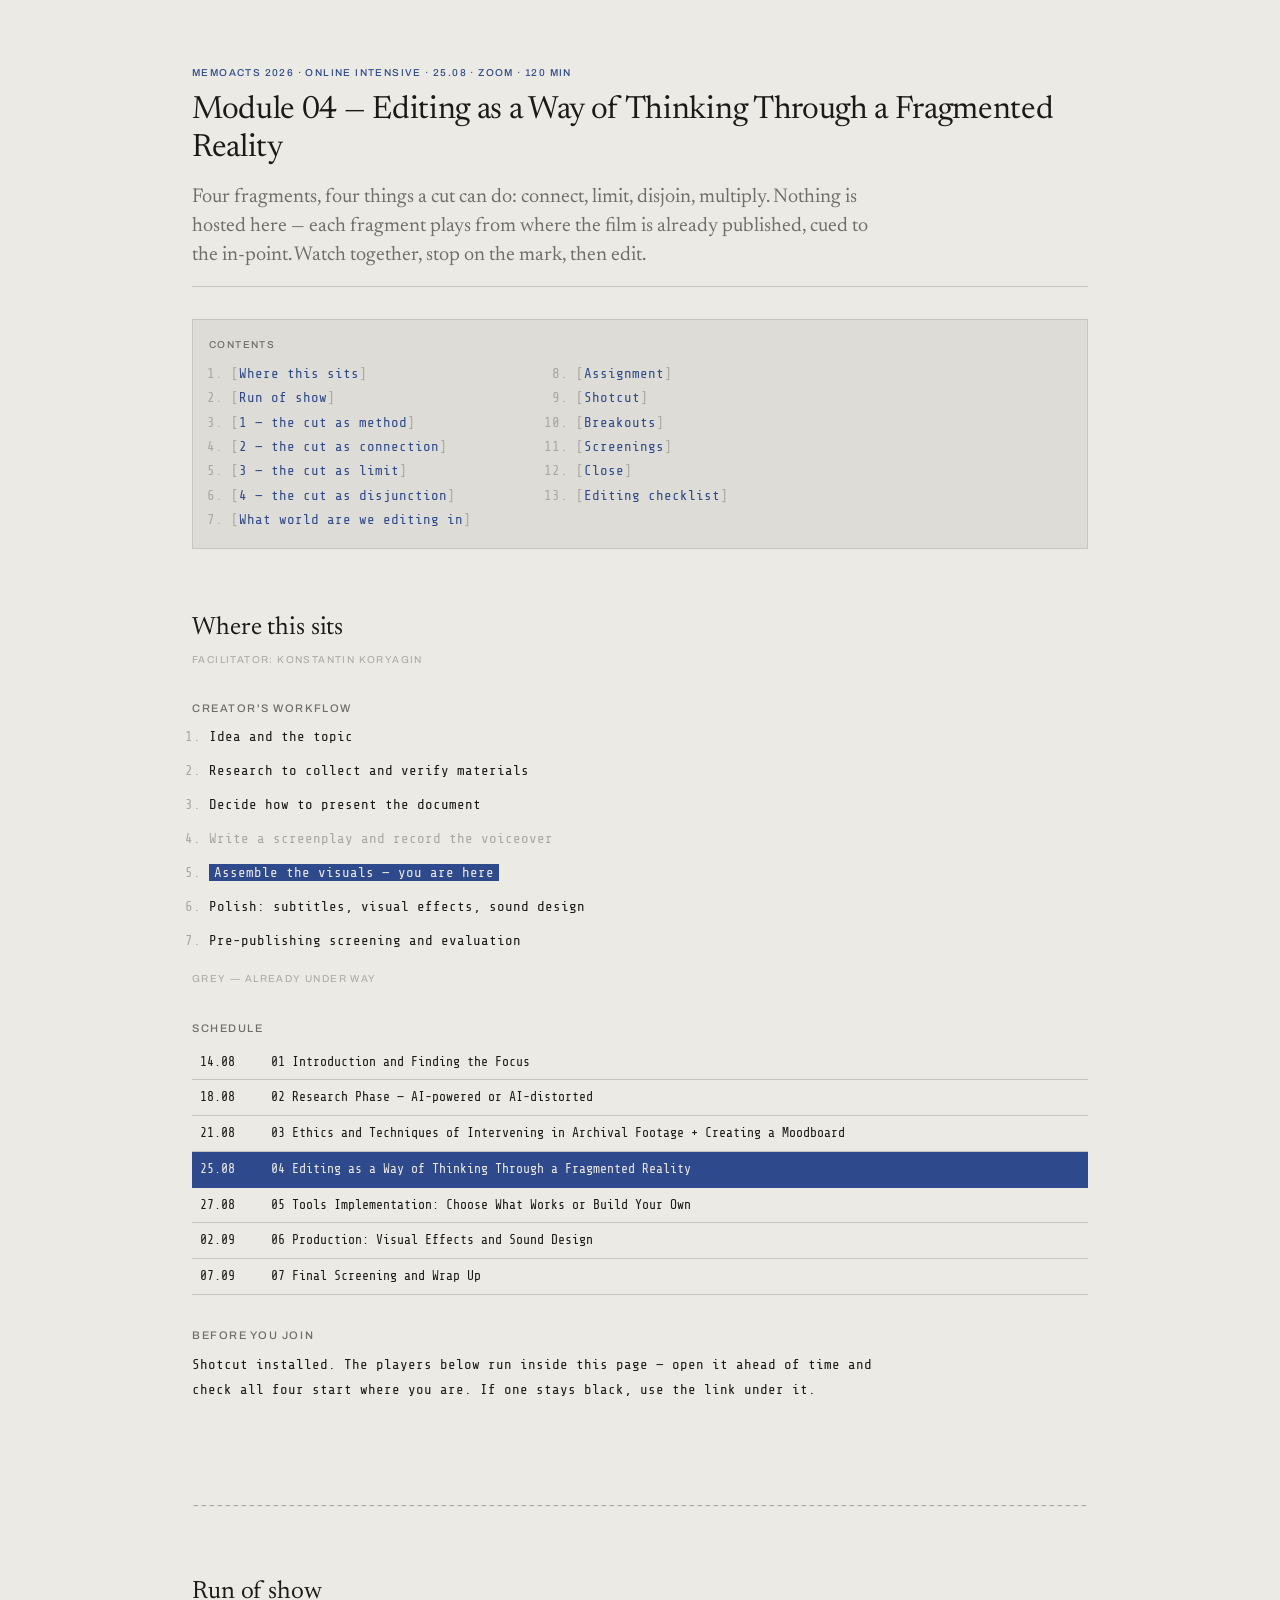
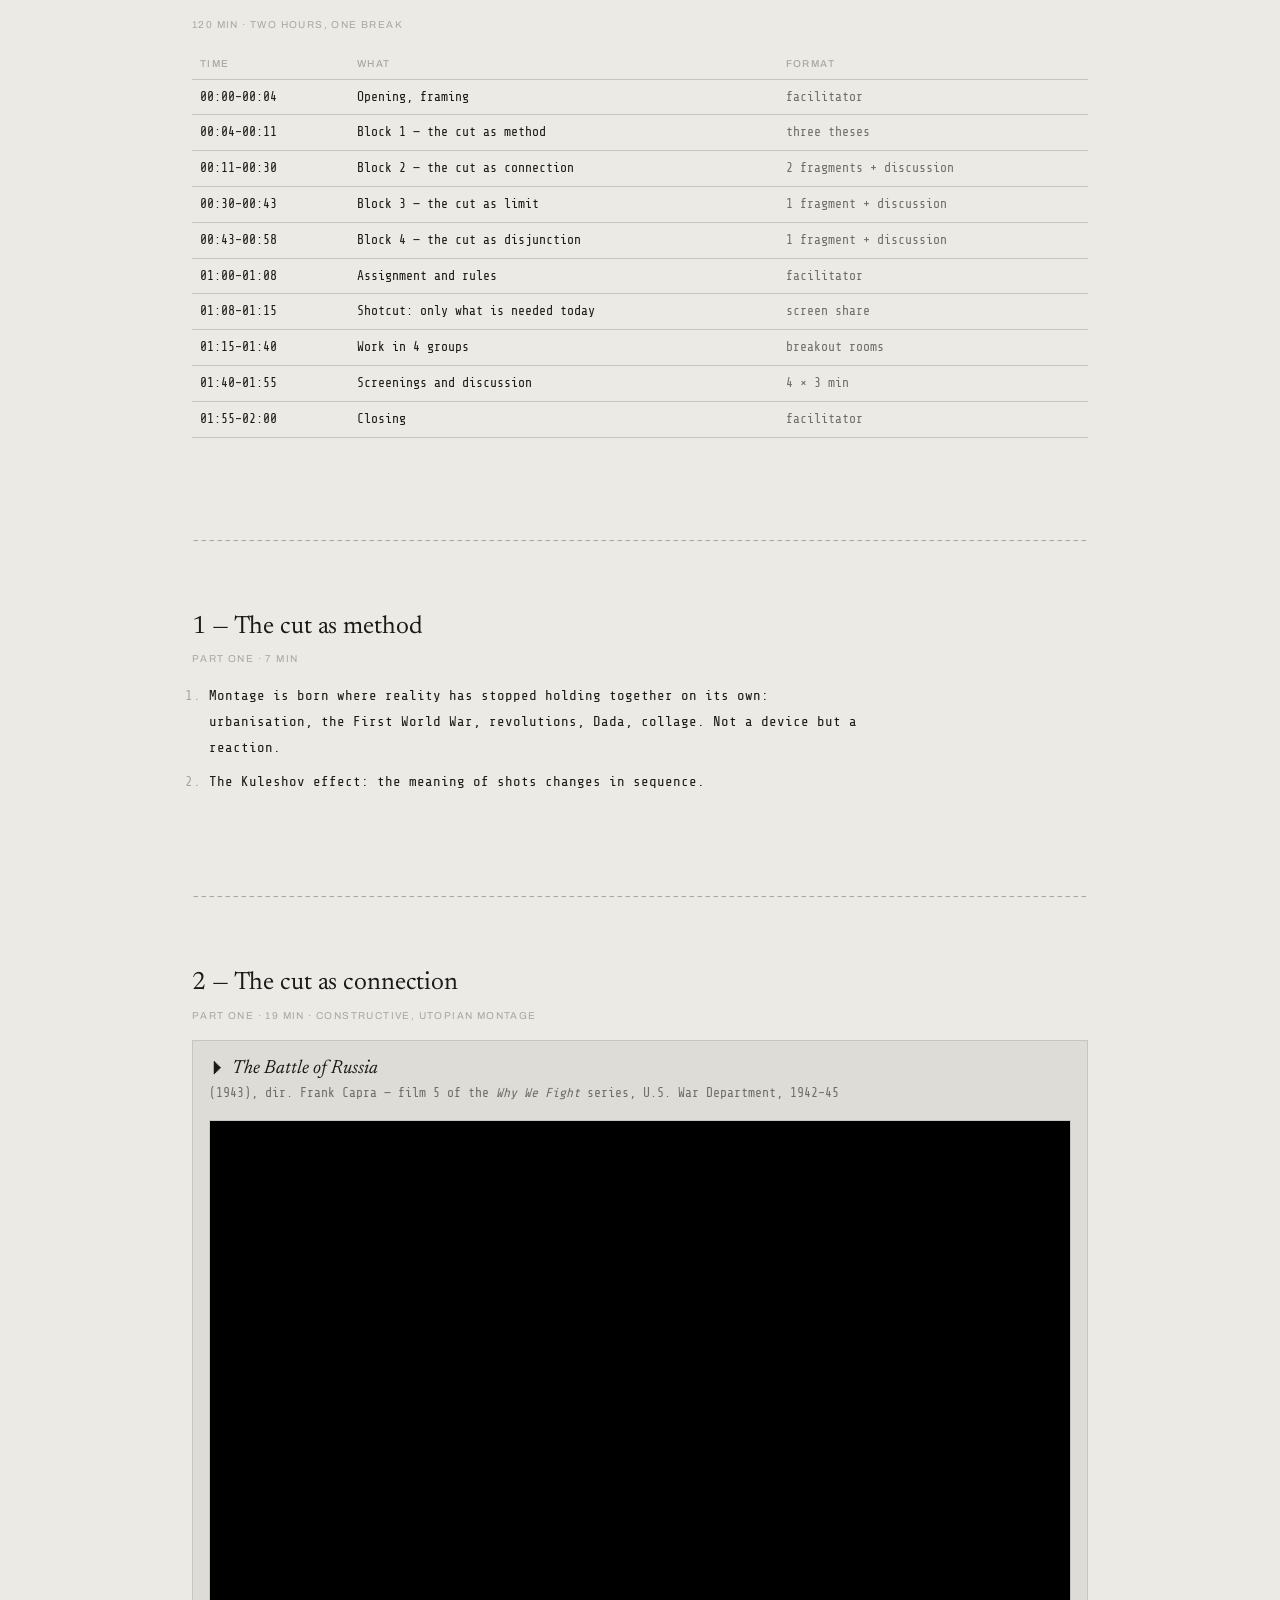
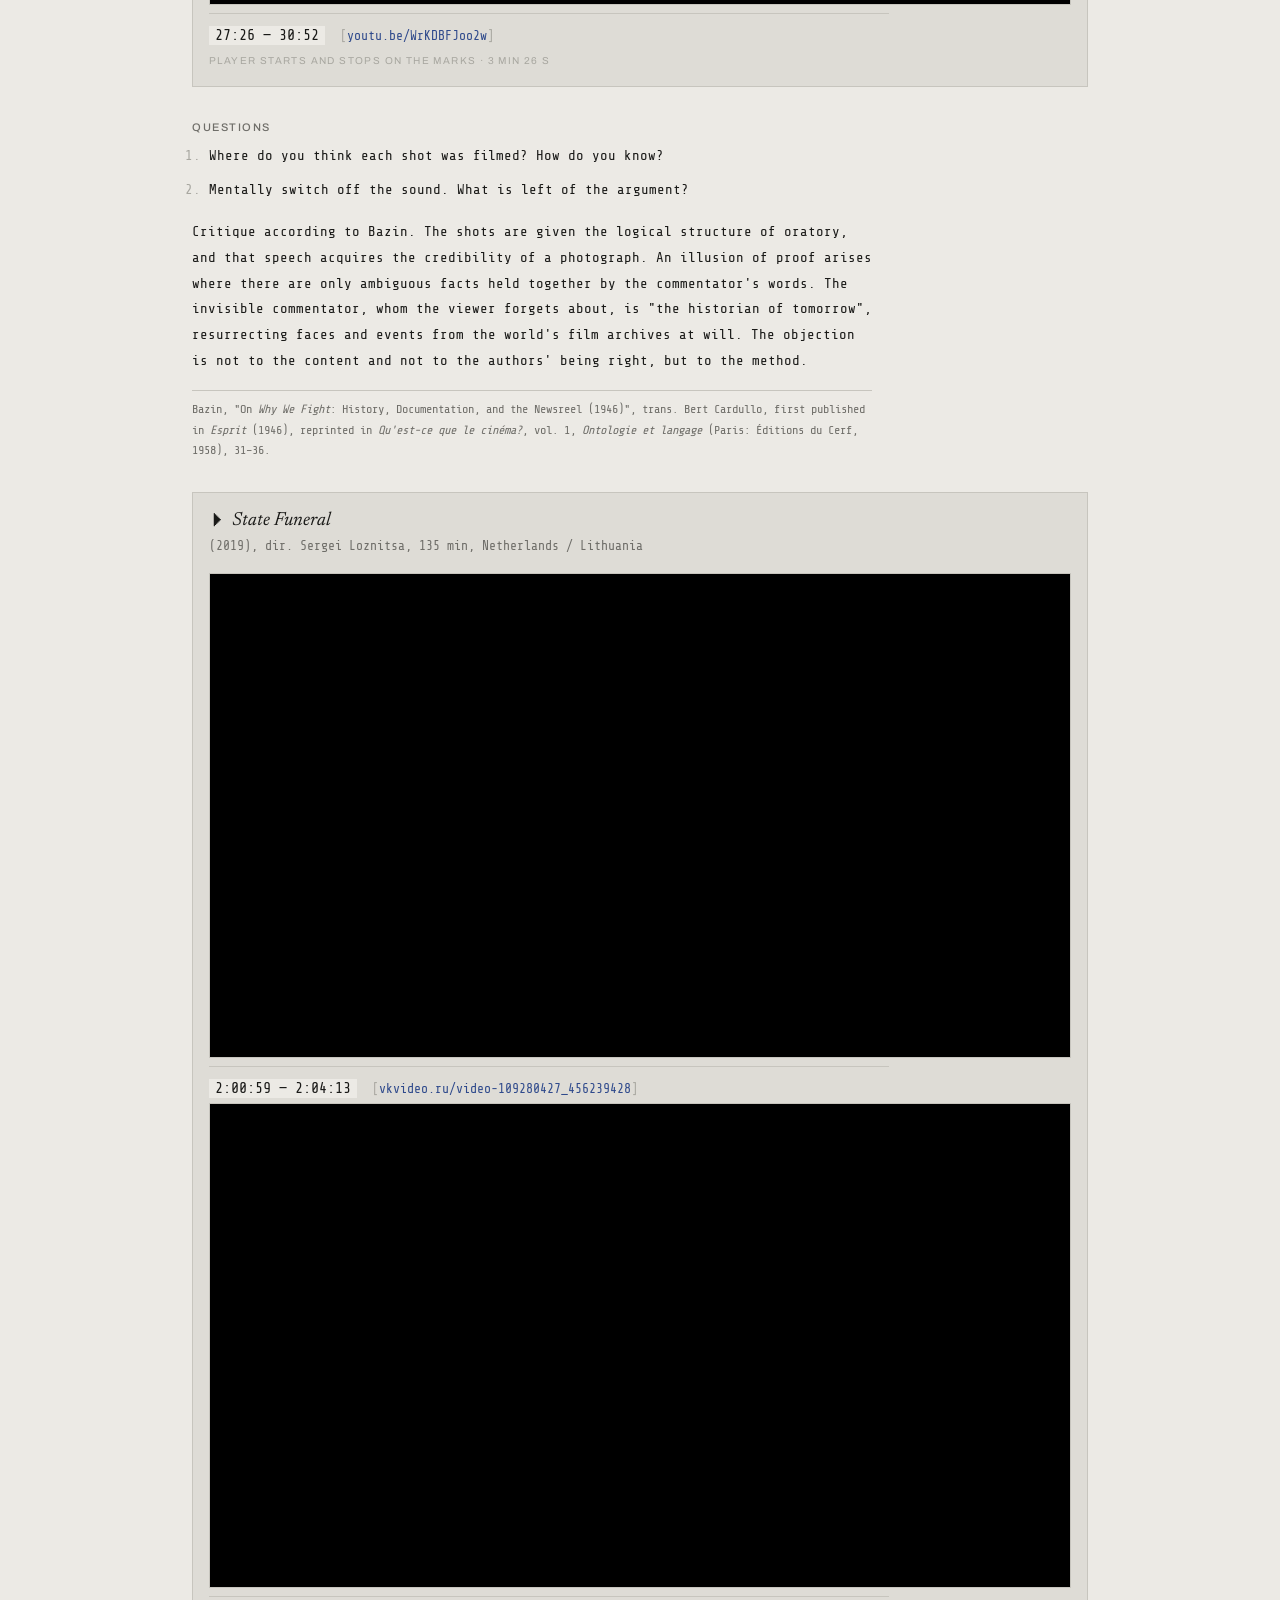
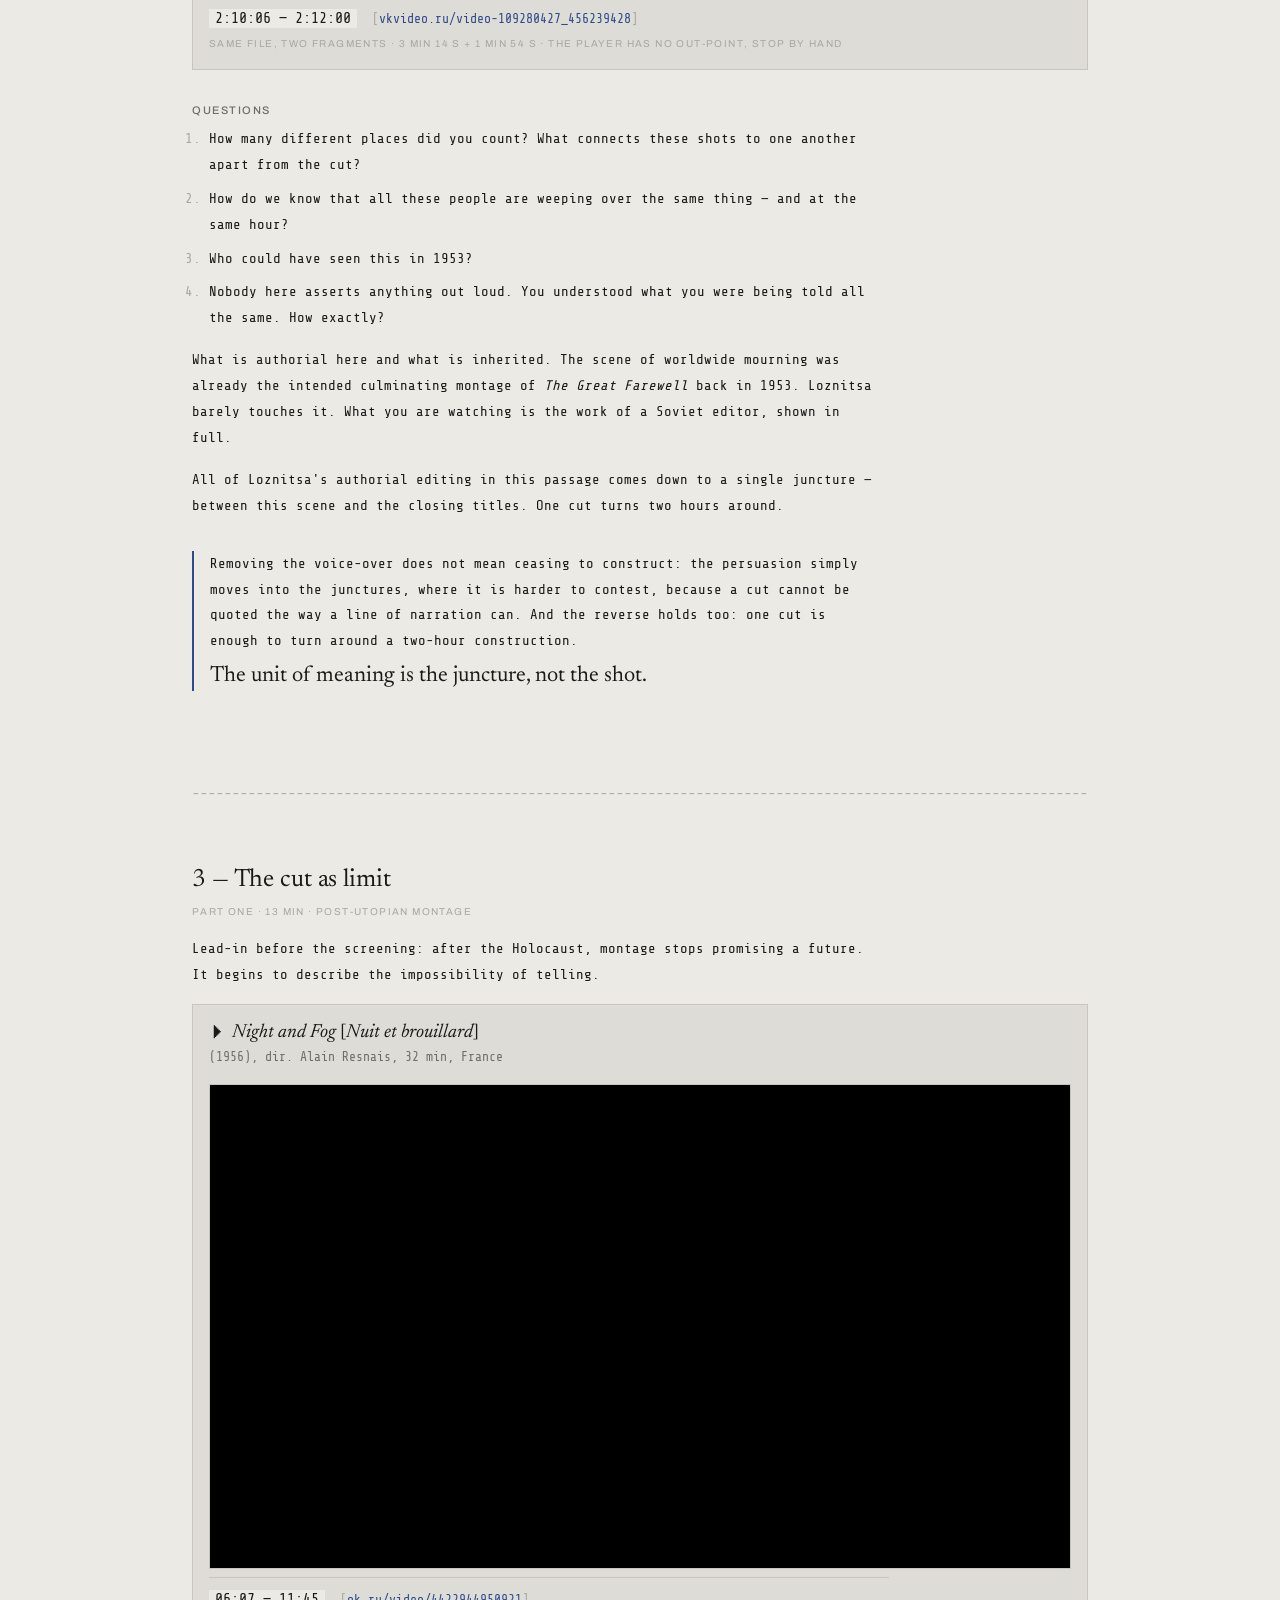
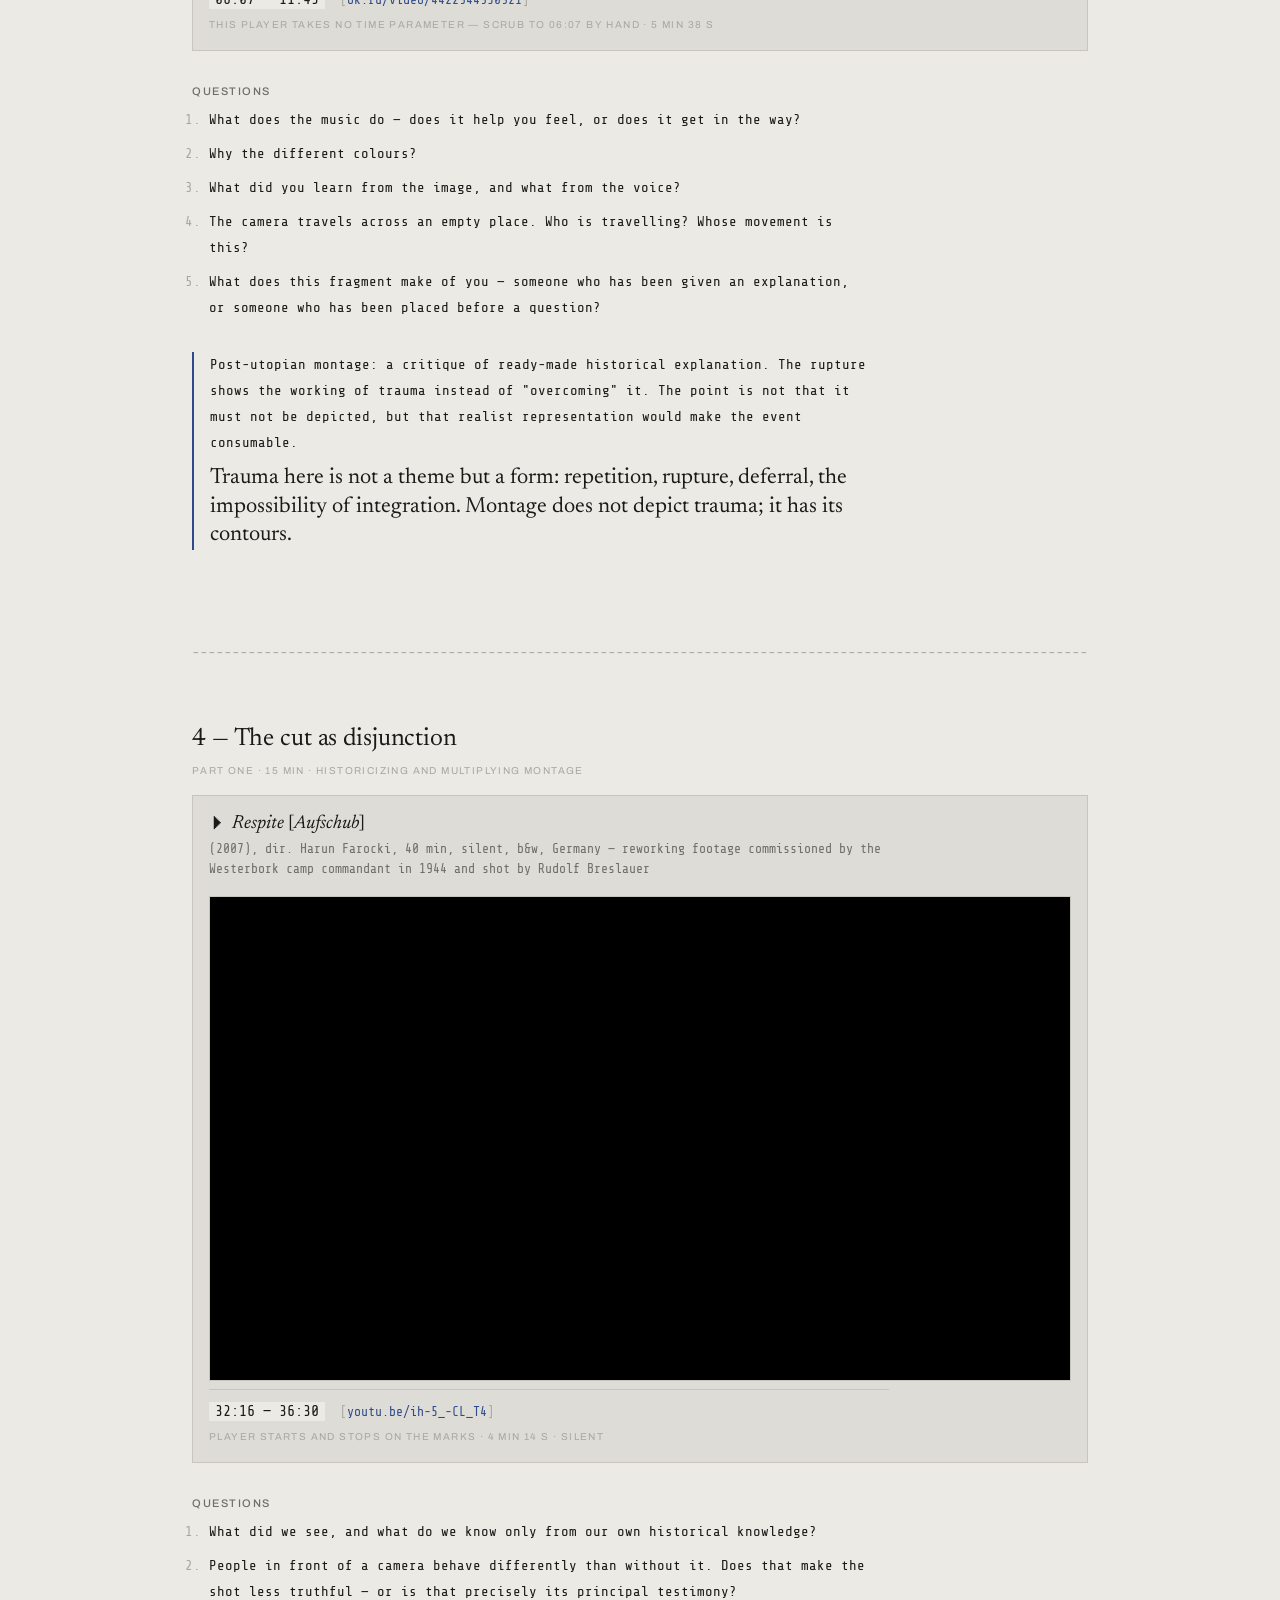
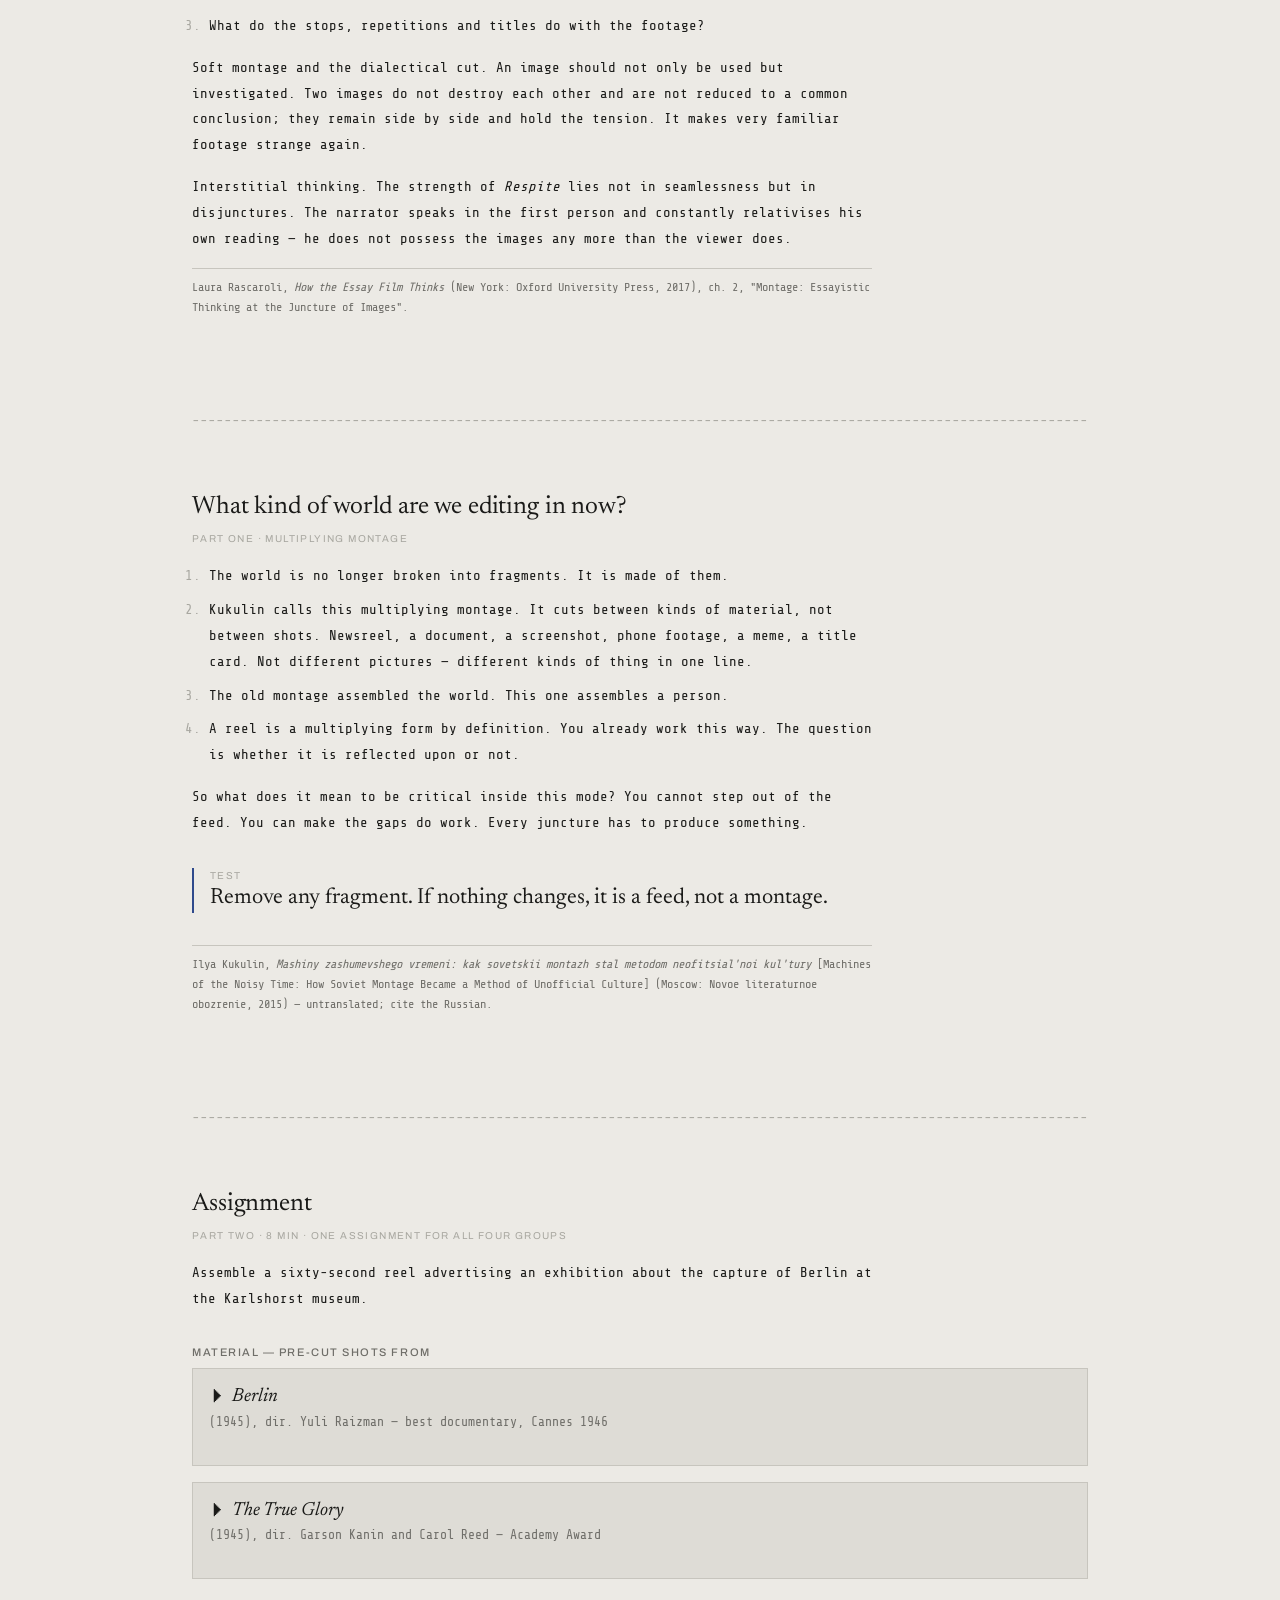
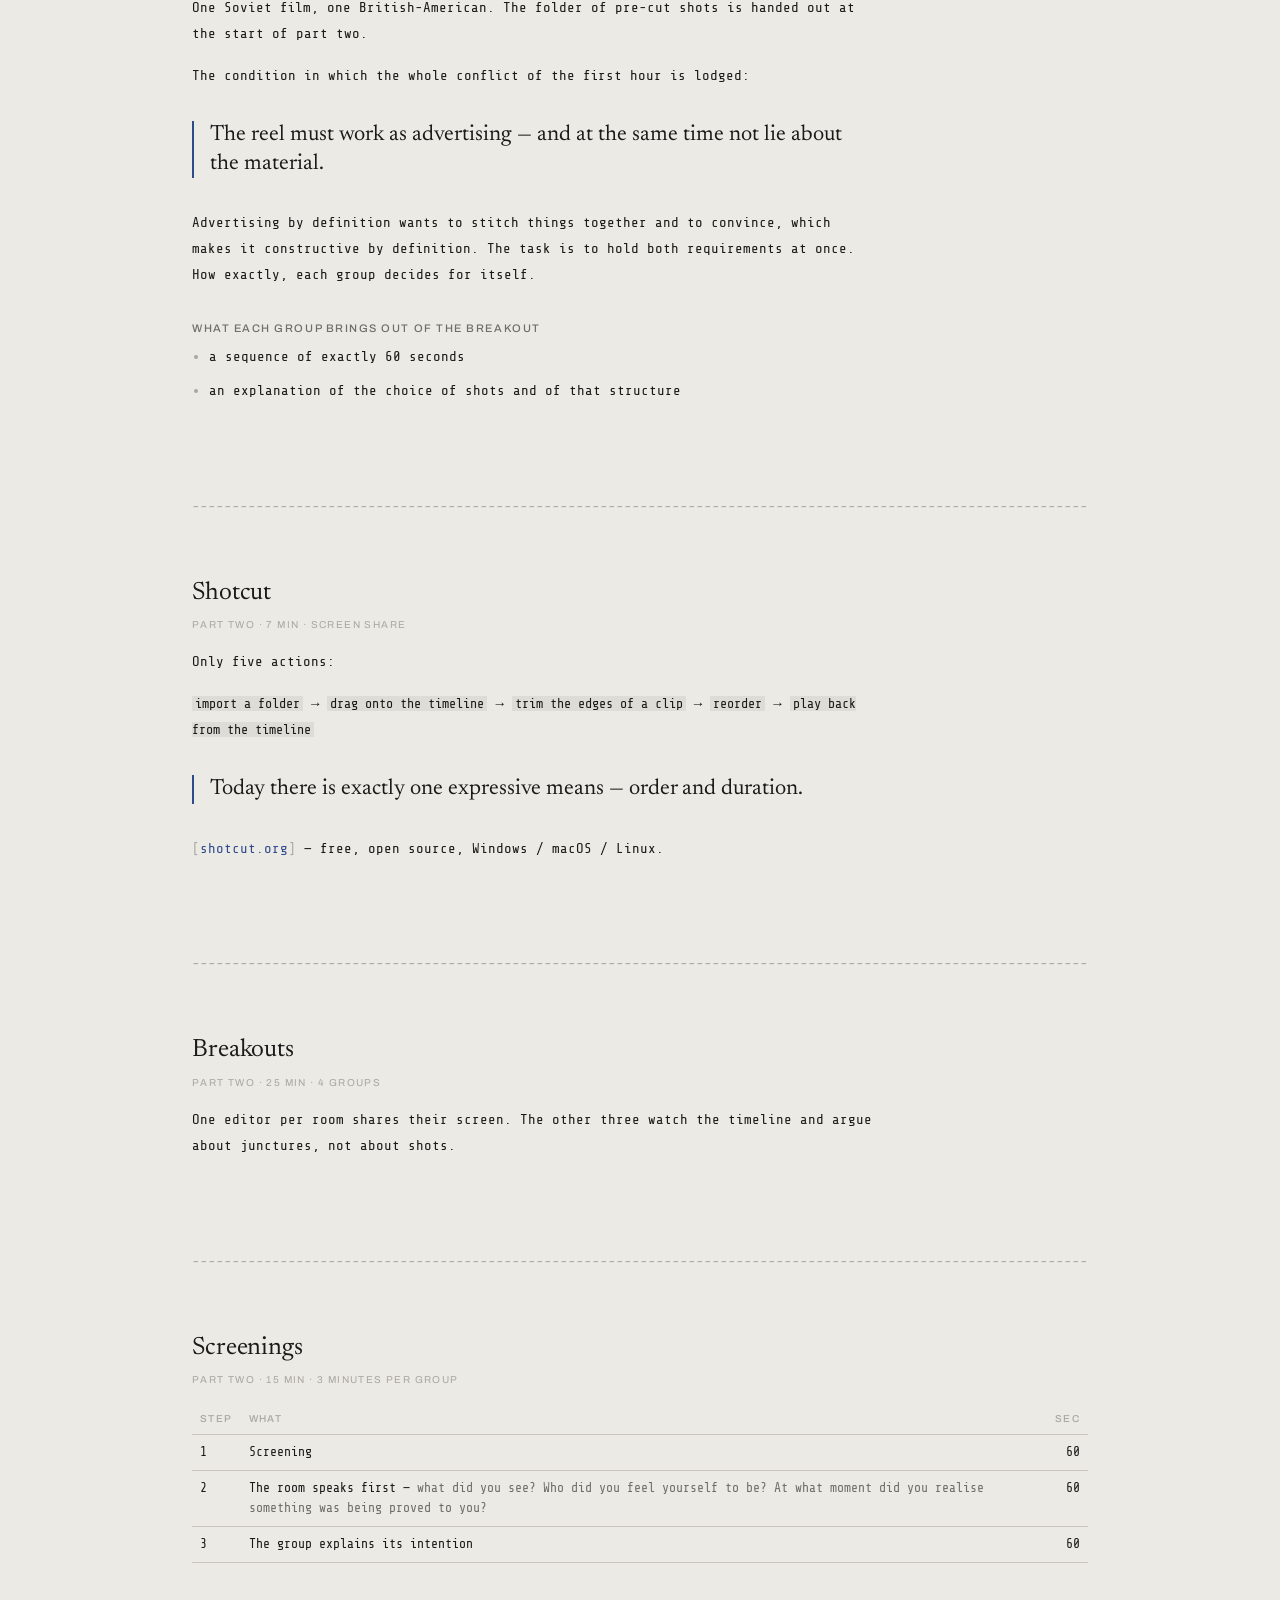
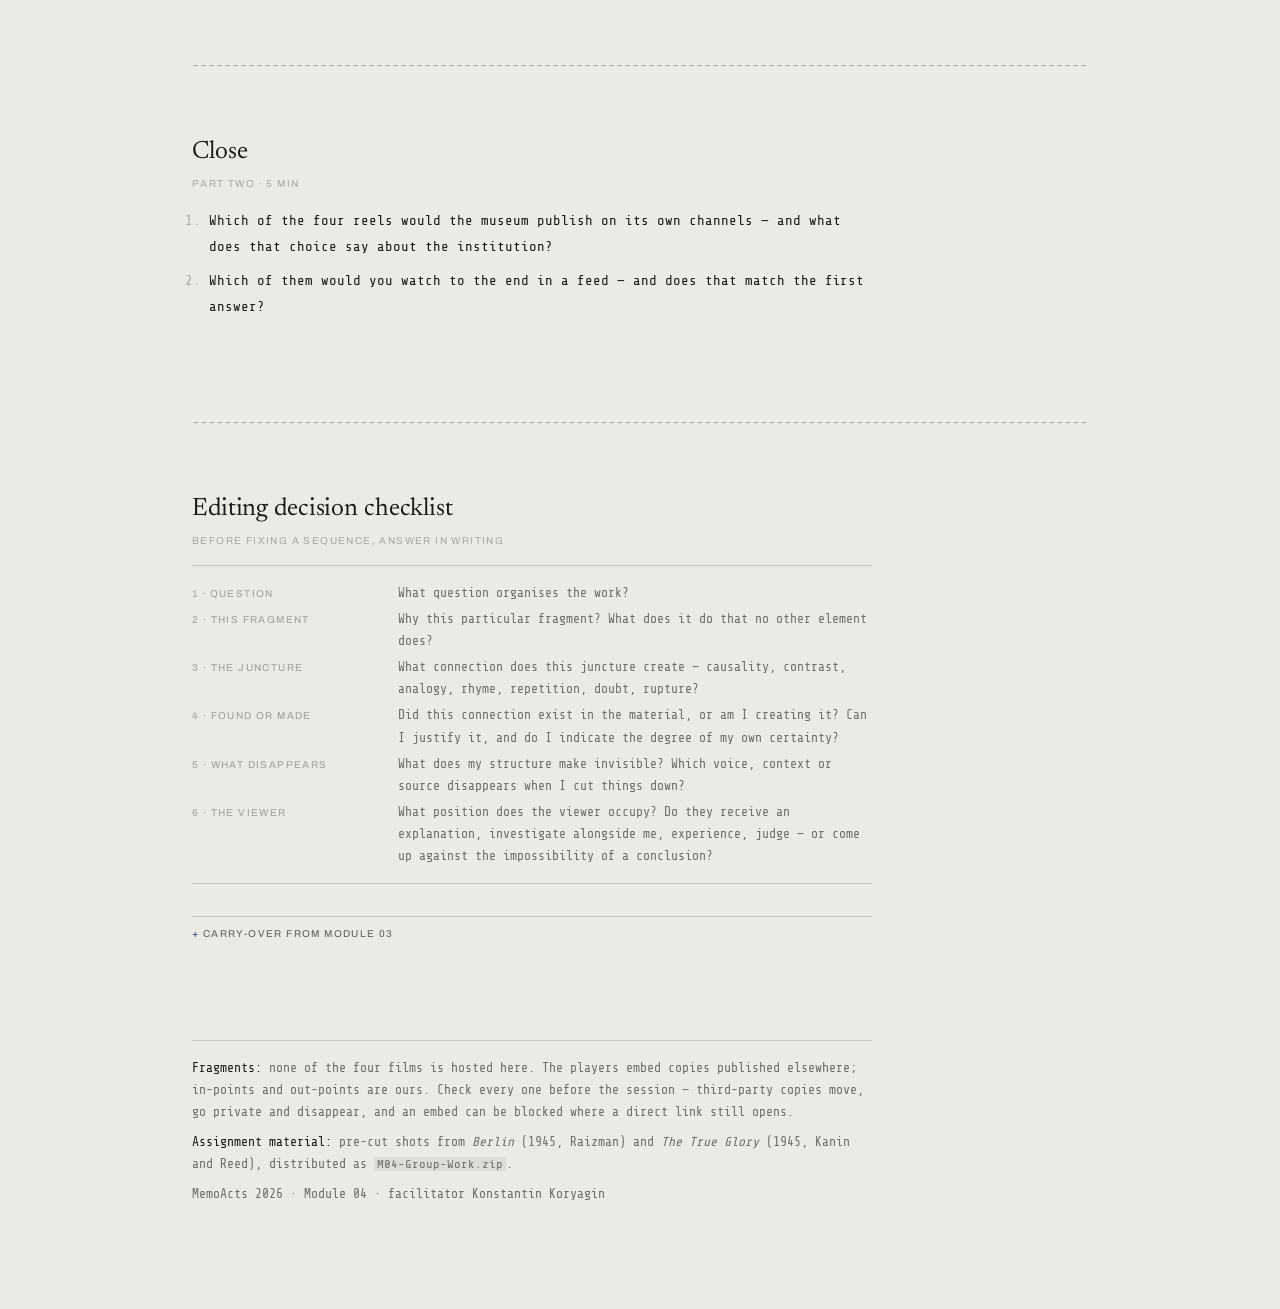
==== memoacts/04/index.html @ f4f9f368 "fix: ship memoacts/04, its ignore rule and the slide-frame asset" ====
<!--
  Module 04 — the whole module as one page.

  Same construction as module 03: one HTML file, one fonts/ directory, no
  server. The difference is the material. Module 03 carried its own media/
  folder because every clip was produced for it. Module 04 shows four films
  that exist in the world already, so nothing is hosted here — each fragment
  is an embedded player pointed at somebody else's copy, cued to the in-point,
  with the plain link underneath as the fallback. YouTube honours both marks;
  VK honours the in-point only; ok.ru honours neither.

  Type is the MemoActs archival register: Newsreader for titles, Archivo for
  the apparatus, Share Tech Mono for the typed body. Newsreader and Archivo
  come from Google Fonts over the network; Share Tech Mono is hosted in
  fonts/, so the body text still sets correctly on a machine that is offline.

  Rights: none of the four films is ours. Embedding a copy someone else has
  published and screening it in a seminar are different acts from publishing
  it. The players are what they are — check all five before the session; an
  embed can be blocked where the direct link still opens.
-->
<!doctype html>
<html lang="en">
<head>
<meta charset="utf-8">
<meta name="viewport" content="width=device-width, initial-scale=1">
<title>Module 04 — Editing as a Way of Thinking</title>
<style>
@import url("https://fonts.googleapis.com/css2?family=Archivo:wght@400;500&family=Newsreader:opsz,wght@6..72,400;6..72,500&display=swap");

/* Share Tech Mono is hosted in fonts/ rather than imported: the body text is
   the one register that must survive a screening with no network. */
@font-face {
  font-family: "Share Tech Mono";
  src: url("fonts/ShareTechMono-Regular.ttf") format("truetype");
  font-weight: 400;
  font-style: normal;
  font-display: swap;
}

:root {
  --scan-100: #eceae5;
  --scan-200: #dedcd6;
  --scan-300: #c7c5be;
  --scan-400: #a8a7a0;
  --scan-500: #6f6e69;

  --ink: #1a1a18;
  --annot: #2f4a8c;

  --space-xs: 8px;
  --space-sm: 16px;
  --space-md: 32px;
  --space-lg: 64px;
  --space-xl: 96px;

  --measure: 680px;
  --page: 960px;

  --typed: "Share Tech Mono", ui-monospace, "SFMono-Regular", Menlo,
           Consolas, monospace;
  --serif: "Newsreader", Georgia, "Times New Roman", serif;
  --apparatus: "Archivo", "Helvetica Neue", Arial, sans-serif;
  --divider-face: "Cascadia Mono", var(--typed);
}

* { box-sizing: border-box; }
html { -webkit-text-size-adjust: 100%; }

body {
  margin: 0;
  background: var(--scan-100);
  color: var(--ink);
  font-family: var(--typed);
  font-size: 14px;
  line-height: 1.85;
}

main {
  max-width: var(--page);
  margin: 0 auto;
  padding: var(--space-lg) var(--space-md) var(--space-xl);
}

.measure { max-width: var(--measure); }

/* --------------------------------------------------------------- masthead */

header.masthead {
  border-bottom: 1px solid var(--scan-300);
  padding-bottom: var(--space-sm);
  margin-bottom: var(--space-md);
}

.kicker {
  font-family: var(--apparatus);
  font-size: 10px;
  font-weight: 500;
  letter-spacing: 0.14em;
  text-transform: uppercase;
  color: var(--annot);
  margin: 0 0 var(--space-xs);
}

h1 {
  font-family: var(--serif);
  font-weight: 400;
  font-size: 32px;
  line-height: 1.2;
  letter-spacing: -0.01em;
  margin: 0 0 var(--space-sm);
}

@media (max-width: 560px) { h1 { font-size: 26px; } }

.standfirst {
  font-family: var(--serif);
  font-weight: 400;
  font-size: 20px;
  line-height: 1.45;
  color: var(--scan-500);
  margin: 0;
  max-width: var(--measure);
}

/* ---------------------------------------------------------------- runlist */

nav.runlist {
  border: 1px solid var(--scan-300);
  background: var(--scan-200);
  padding: var(--space-sm);
  margin-bottom: var(--space-lg);
}

nav.runlist p {
  font-family: var(--apparatus);
  font-size: 10px;
  font-weight: 500;
  letter-spacing: 0.14em;
  text-transform: uppercase;
  color: var(--scan-500);
  margin: 0 0 var(--space-xs);
}

nav.runlist ol {
  margin: 0;
  padding-left: 1.6em;
  columns: 2;
  column-gap: var(--space-md);
  line-height: 1.6;
}

@media (max-width: 640px) { nav.runlist ol { columns: 1; } }
nav.runlist li { margin-bottom: 2px; break-inside: avoid; }
nav.runlist ol::marker, nav.runlist li::marker { color: var(--scan-400); }

/* ------------------------------------------------------------------ links */

a { color: var(--annot); text-decoration: none; }
a::before { content: "["; color: var(--scan-400); }
a::after  { content: "]"; color: var(--scan-400); }
a:hover, a:focus { background: var(--annot); color: var(--scan-100); outline: none; }
a:hover::before, a:hover::after,
a:focus::before, a:focus::after { color: var(--scan-100); }

/* --------------------------------------------------------------- sections */

section { margin-bottom: var(--space-xl); scroll-margin-top: var(--space-sm); }

h2 {
  font-family: var(--serif);
  font-weight: 400;
  font-size: 25px;
  line-height: 1.25;
  letter-spacing: -0.005em;
  color: var(--ink);
  margin: 0 0 var(--space-xs);
}

@media (max-width: 560px) { h2 { font-size: 21px; } }

h2 em { font-style: italic; }

h3 {
  font-family: var(--apparatus);
  font-size: 11px;
  font-weight: 500;
  letter-spacing: 0.14em;
  text-transform: uppercase;
  color: var(--scan-500);
  line-height: 1.5;
  margin: var(--space-md) 0 var(--space-xs);
}

.meta {
  font-family: var(--apparatus);
  font-size: 10px;
  font-weight: 400;
  letter-spacing: 0.14em;
  text-transform: uppercase;
  color: var(--scan-400);
  line-height: 1.6;
  margin: 0 0 var(--space-sm);
}

p, ul, ol { max-width: var(--measure); }
p { margin: 0 0 var(--space-sm); }
ul, ol { padding-left: 1.2em; margin: 0 0 var(--space-sm); }
li { margin-bottom: var(--space-xs); }
li::marker { color: var(--scan-400); }
strong { font-weight: 400; color: var(--ink); }

/* You-are-here. Same block as a hovered link, so "current" and "clickable"
   read as one gesture: the blue is the page pointing at itself. */
.here {
  background: var(--annot);
  color: var(--scan-100);
  padding: 1px 5px;
}

tr.here td {
  background: var(--annot);
  color: var(--scan-100);
  border-bottom-color: var(--annot);
}

/* A stage already under way. Grey, not blue: started is not the same as
   "we are doing it in this room today". */
li.started { color: var(--scan-400); }

.legend {
  font-family: var(--apparatus);
  font-size: 10px;
  letter-spacing: 0.14em;
  text-transform: uppercase;
  color: var(--scan-400);
  margin: 0 0 var(--space-sm);
}

/* --------------------------------------------------------------- fragment */

/* Module 03 hosted its clips because it made them. These four films are other
   people's: the box holds a player, an in-point and an out-point, not a copy.
   Page-width like module 03's media frames, so the picture is watchable. */
.frag {
  background: var(--scan-200);
  border: 1px solid var(--scan-300);
  padding: var(--space-sm);
  margin: 0 0 var(--space-sm);
  transition: border-color 0.2s;
}

.frag:hover { border-color: var(--scan-400); }

/* The player itself. Nothing is hosted here — the iframe is a window onto
   somebody else's copy, cued to the in-point. If it stays black, the link
   under it is the fallback. */
.embed {
  position: relative;
  width: 100%;
  aspect-ratio: 16 / 9;
  background: #000;
  border: 1px solid var(--scan-300);
  margin: 0 0 var(--space-xs);
}

.embed iframe {
  position: absolute;
  inset: 0;
  width: 100%;
  height: 100%;
  border: 0;
}

.frag .title {
  font-family: var(--serif);
  font-size: 19px;
  line-height: 1.3;
  margin: 0 0 2px;
}

.frag .title em { font-style: italic; }

.frag .imprint {
  color: var(--scan-500);
  font-size: 13px;
  line-height: 1.6;
  margin: 0 0 var(--space-sm);
}

.frag .cue {
  border-top: 1px solid var(--scan-300);
  padding-top: var(--space-xs);
  margin: 0;
  font-size: 13px;
  line-height: 1.9;
}

.frag .cue .tc {
  font-size: 15px;
  color: var(--ink);
  background: var(--scan-100);
  padding: 1px 6px;
  margin-right: var(--space-xs);
  white-space: nowrap;
}

.frag .cue .note {
  font-family: var(--apparatus);
  font-size: 10px;
  letter-spacing: 0.14em;
  text-transform: uppercase;
  color: var(--scan-400);
  display: block;
}

/* ------------------------------------------------------------------- spec */

dl.spec {
  border-top: 1px solid var(--scan-300);
  border-bottom: 1px solid var(--scan-300);
  margin: 0 0 var(--space-md);
  padding: var(--space-sm) 0;
  font-size: 13px;
  line-height: 1.7;
  display: grid;
  grid-template-columns: 190px 1fr;
  gap: 4px var(--space-sm);
  max-width: var(--measure);
}

@media (max-width: 560px) { dl.spec { grid-template-columns: 1fr; gap: 0 0; } }

dl.spec dt {
  font-family: var(--apparatus);
  font-size: 10px;
  font-weight: 500;
  letter-spacing: 0.14em;
  text-transform: uppercase;
  color: var(--scan-400);
  line-height: 1.6;
  padding-top: 4px;
}

dl.spec dd { margin: 0; color: var(--scan-500); }
dl.spec dd code { color: var(--ink); }

code {
  background: var(--scan-200);
  padding: 0 3px;
  font-family: var(--typed);
  font-size: 0.95em;
}

/* ------------------------------------------------------------------ table */

table {
  border-collapse: collapse;
  width: 100%;
  font-size: 13px;
  line-height: 1.6;
  margin: 0 0 var(--space-md);
}

th, td {
  text-align: left;
  padding: 7px var(--space-xs);
  border-bottom: 1px solid var(--scan-300);
  vertical-align: top;
}

thead th {
  font-family: var(--apparatus);
  font-size: 10px;
  font-weight: 500;
  letter-spacing: 0.14em;
  text-transform: uppercase;
  color: var(--scan-400);
  border-bottom: 1px solid var(--scan-300);
}

td.num { text-align: right; font-variant-numeric: tabular-nums; }
td.dim, .dim { color: var(--scan-500); }
td.mark, .mark { color: var(--annot); }

/* -------------------------------------------------------------- discussion */

details {
  border-top: 1px solid var(--scan-300);
  padding-top: var(--space-xs);
  max-width: var(--measure);
}

summary {
  cursor: pointer;
  font-family: var(--apparatus);
  font-size: 10px;
  font-weight: 500;
  letter-spacing: 0.14em;
  text-transform: uppercase;
  color: var(--scan-500);
  list-style: none;
}

summary::-webkit-details-marker { display: none; }
summary::before { content: "+ "; color: var(--annot); }
details[open] summary::before { content: "\2212 "; }
summary:hover { color: var(--annot); }
details ol { padding-left: 1.4em; margin-top: var(--space-xs); }

/* ------------------------------------------------------------------ pull */

/* The one line each block is built to leave in the room. */
blockquote.pull {
  border-left: 2px solid var(--annot);
  margin: var(--space-md) 0;
  padding: 0 0 0 var(--space-sm);
  max-width: var(--measure);
}

blockquote.pull p { margin: 0 0 var(--space-xs); }
blockquote.pull p:last-child { margin-bottom: 0; }

blockquote.pull .claim {
  font-family: var(--serif);
  font-size: 22px;
  line-height: 1.3;
  color: var(--ink);
}

@media (max-width: 560px) { blockquote.pull .claim { font-size: 19px; } }

.source {
  font-size: 12px;
  line-height: 1.7;
  color: var(--scan-500);
  max-width: var(--measure);
  border-top: 1px solid var(--scan-300);
  padding-top: var(--space-xs);
  margin: var(--space-sm) 0 var(--space-md);
}

/* ---------------------------------------------------------------- divider */

/* An unrendered markdown rule: the dashes are literally set, not drawn. */
.divider {
  font-family: var(--divider-face);
  color: var(--scan-400);
  font-size: 14px;
  line-height: 1;
  margin: var(--space-lg) 0;
  overflow: hidden;
  white-space: nowrap;
  user-select: none;
}

.divider::before {
  content: "------------------------------------------------------------------------------------------------------------------------------------------------------------";
}

/* ----------------------------------------------------------------- footer */

footer {
  border-top: 1px solid var(--scan-300);
  padding-top: var(--space-sm);
  color: var(--scan-500);
  font-size: 13px;
  line-height: 1.7;
  max-width: var(--measure);
}

footer p { margin: 0 0 var(--space-xs); }
</style>
</head>
<body>
<main>

<header class="masthead">
  <p class="kicker">MemoActs 2026 · online intensive · 25.08 · Zoom · 120 min</p>
  <h1>Module 04 — Editing as a Way of Thinking Through a Fragmented Reality</h1>
  <p class="standfirst measure">
    Four fragments, four things a cut can do: connect, limit, disjoin, multiply.
    Nothing is hosted here — each fragment plays from where the film is already
    published, cued to the in-point. Watch together, stop on the mark, then
    edit.
  </p>
</header>

<nav class="runlist">
  <p>Contents</p>
  <ol>
    <li><a href="#where">Where this sits</a></li>
    <li><a href="#runsheet">Run of show</a></li>
    <li><a href="#B1">1 — the cut as method</a></li>
    <li><a href="#B2">2 — the cut as connection</a></li>
    <li><a href="#B3">3 — the cut as limit</a></li>
    <li><a href="#B4">4 — the cut as disjunction</a></li>
    <li><a href="#now">What world are we editing in</a></li>
    <li><a href="#assignment">Assignment</a></li>
    <li><a href="#shotcut">Shotcut</a></li>
    <li><a href="#breakouts">Breakouts</a></li>
    <li><a href="#screenings">Screenings</a></li>
    <li><a href="#close">Close</a></li>
    <li><a href="#checklist">Editing checklist</a></li>
  </ol>
</nav>

<!-- ----------------------------------------------------------- where -->

<section id="where">
  <h2>Where this sits</h2>
  <p class="meta">Facilitator: Konstantin Koryagin</p>

  <h3>Creator's workflow</h3>
  <ol>
    <li>Idea and the topic</li>
    <li>Research to collect and verify materials</li>
    <li>Decide how to present the document</li>
    <li class="started">Write a screenplay and record the voiceover</li>
    <li><strong class="here">Assemble the visuals — you are here</strong></li>
    <li>Polish: subtitles, visual effects, sound design</li>
    <li>Pre-publishing screening and evaluation</li>
  </ol>
  <p class="legend">Grey — already under way</p>

  <h3>Schedule</h3>
  <table>
    <tbody>
      <tr><td>14.08</td><td>01 Introduction and Finding the Focus</td></tr>
      <tr><td>18.08</td><td>02 Research Phase — AI-powered or AI-distorted</td></tr>
      <tr><td>21.08</td><td>03 Ethics and Techniques of Intervening in Archival Footage + Creating a Moodboard</td></tr>
      <tr class="here"><td>25.08</td><td>04 Editing as a Way of Thinking Through a Fragmented Reality</td></tr>
      <tr><td>27.08</td><td>05 Tools Implementation: Choose What Works or Build Your Own</td></tr>
      <tr><td>02.09</td><td>06 Production: Visual Effects and Sound Design</td></tr>
      <tr><td>07.09</td><td>07 Final Screening and Wrap Up</td></tr>
    </tbody>
  </table>

  <h3>Before you join</h3>
  <p>Shotcut installed. The players below run inside this page — open it ahead
    of time and check all four start where you are. If one stays black, use the
    link under it.</p>
</section>

<div class="divider" aria-hidden="true"></div>

<!-- -------------------------------------------------------- runsheet -->

<section id="runsheet">
  <h2>Run of show</h2>
  <p class="meta">120 min · two hours, one break</p>

  <table>
    <thead>
      <tr><th>Time</th><th>What</th><th>Format</th></tr>
    </thead>
    <tbody>
      <tr><td>00:00–00:04</td><td>Opening, framing</td><td class="dim">facilitator</td></tr>
      <tr><td>00:04–00:11</td><td>Block 1 — the cut as method</td><td class="dim">three theses</td></tr>
      <tr><td>00:11–00:30</td><td>Block 2 — the cut as connection</td><td class="dim">2 fragments + discussion</td></tr>
      <tr><td>00:30–00:43</td><td>Block 3 — the cut as limit</td><td class="dim">1 fragment + discussion</td></tr>
      <tr><td>00:43–00:58</td><td>Block 4 — the cut as disjunction</td><td class="dim">1 fragment + discussion</td></tr>
      <tr><td>01:00–01:08</td><td>Assignment and rules</td><td class="dim">facilitator</td></tr>
      <tr><td>01:08–01:15</td><td>Shotcut: only what is needed today</td><td class="dim">screen share</td></tr>
      <tr><td>01:15–01:40</td><td>Work in 4 groups</td><td class="dim">breakout rooms</td></tr>
      <tr><td>01:40–01:55</td><td>Screenings and discussion</td><td class="dim">4 × 3 min</td></tr>
      <tr><td>01:55–02:00</td><td>Closing</td><td class="dim">facilitator</td></tr>
    </tbody>
  </table>
</section>

<div class="divider" aria-hidden="true"></div>

<!-- -------------------------------------------------------------- B1 -->

<section id="B1">
  <h2>1 — The cut as method</h2>
  <p class="meta">Part one · 7 min</p>

  <ol>
    <li>Montage is born where reality has stopped holding together on its own:
      urbanisation, the First World War, revolutions, Dada, collage. Not a
      device but a reaction.</li>
    <li>The Kuleshov effect: the meaning of shots changes in sequence.</li>
  </ol>
</section>

<div class="divider" aria-hidden="true"></div>

<!-- -------------------------------------------------------------- B2 -->

<section id="B2">
  <h2>2 — The cut as connection</h2>
  <p class="meta">Part one · 19 min · constructive, utopian montage</p>

  <div class="frag">
    <p class="title">⏵ <em>The Battle of Russia</em></p>
    <p class="imprint">(1943), dir. Frank Capra — film 5 of the <em>Why We Fight</em>
      series, U.S. War Department, 1942–45</p>
    <div class="embed">
      <iframe src="https://www.youtube-nocookie.com/embed/WrKDBFJoo2w?start=1646&amp;end=1852&amp;rel=0"
              title="The Battle of Russia — 27:26–30:52"
              loading="lazy" allowfullscreen
              allow="accelerometer; encrypted-media; picture-in-picture; fullscreen"></iframe>
    </div>
    <p class="cue">
      <span class="tc">27:26 — 30:52</span>
      <a href="https://youtu.be/WrKDBFJoo2w?t=1646">youtu.be/WrKDBFJoo2w</a>
      <span class="note">Player starts and stops on the marks · 3 min 26 s</span>
    </p>
  </div>

  <h3>Questions</h3>
  <ol>
    <li>Where do you think each shot was filmed? How do you know?</li>
    <li><strong>Mentally switch off the sound. What is left of the argument?</strong></li>
  </ol>

  <p><strong>Critique according to Bazin.</strong> The shots are given the
    logical structure of oratory, and that speech acquires the credibility of a
    photograph. An illusion of proof arises where there are only ambiguous facts
    held together by the commentator's words. The invisible commentator, whom
    the viewer forgets about, is "the historian of tomorrow", resurrecting faces
    and events from the world's film archives at will. The objection is not to
    the content and not to the authors' being right, but to the method.</p>

  <p class="source">Bazin, "On <em>Why We Fight</em>: History, Documentation, and
    the Newsreel (1946)", trans. Bert Cardullo, first published in
    <em>Esprit</em> (1946), reprinted in <em>Qu'est-ce que le cinéma?</em>,
    vol. 1, <em>Ontologie et langage</em> (Paris: Éditions du Cerf, 1958),
    31–36.</p>

  <div class="frag">
    <p class="title">⏵ <em>State Funeral</em></p>
    <p class="imprint">(2019), dir. Sergei Loznitsa, 135 min, Netherlands / Lithuania</p>
    <div class="embed">
      <iframe src="https://vkvideo.ru/video_ext.php?oid=-109280427&amp;id=456239428&amp;hd=2&amp;t=2h0m59s"
              title="State Funeral — 2:00:59"
              loading="lazy" allowfullscreen
              allow="encrypted-media; picture-in-picture; fullscreen"></iframe>
    </div>
    <p class="cue">
      <span class="tc">2:00:59 — 2:04:13</span>
      <a href="https://vkvideo.ru/video-109280427_456239428?t=2h0m59s">vkvideo.ru/video-109280427_456239428</a>
    </p>

    <div class="embed">
      <iframe src="https://vkvideo.ru/video_ext.php?oid=-109280427&amp;id=456239428&amp;hd=2&amp;t=2h10m6s"
              title="State Funeral — 2:10:06"
              loading="lazy" allowfullscreen
              allow="encrypted-media; picture-in-picture; fullscreen"></iframe>
    </div>
    <p class="cue">
      <span class="tc">2:10:06 — 2:12:00</span>
      <a href="https://vkvideo.ru/video-109280427_456239428?t=2h10m6s">vkvideo.ru/video-109280427_456239428</a>
      <span class="note">Same file, two fragments · 3 min 14 s + 1 min 54 s · the player has no out-point, stop by hand</span>
    </p>
  </div>

  <h3>Questions</h3>
  <ol>
    <li>How many different places did you count? What connects these shots to
      one another apart from the cut?</li>
    <li>How do we know that all these people are weeping over the same thing —
      and at the same hour?</li>
    <li>Who could have seen this in 1953?</li>
    <li>Nobody here asserts anything out loud. You understood what you were
      being told all the same. How exactly?</li>
  </ol>

  <p><strong>What is authorial here and what is inherited.</strong> The scene of
    worldwide mourning was already the intended culminating montage of
    <em>The Great Farewell</em> back in 1953. Loznitsa barely touches it. What
    you are watching is the work of a Soviet editor, shown in full.</p>

  <p>All of Loznitsa's authorial editing in this passage comes down to a single
    juncture — between this scene and the closing titles. One cut turns two
    hours around.</p>

  <blockquote class="pull">
    <p>Removing the voice-over does not mean ceasing to construct: the
      persuasion simply moves into the junctures, where it is harder to contest,
      because a cut cannot be quoted the way a line of narration can. And the
      reverse holds too: one cut is enough to turn around a two-hour
      construction.</p>
    <p class="claim">The unit of meaning is the juncture, not the shot.</p>
  </blockquote>
</section>

<div class="divider" aria-hidden="true"></div>

<!-- -------------------------------------------------------------- B3 -->

<section id="B3">
  <h2>3 — The cut as limit</h2>
  <p class="meta">Part one · 13 min · post-utopian montage</p>

  <p><strong>Lead-in before the screening:</strong> after the Holocaust, montage
    stops promising a future. It begins to describe the impossibility of
    telling.</p>

  <div class="frag">
    <p class="title">⏵ <em>Night and Fog</em> [<em>Nuit et brouillard</em>]</p>
    <p class="imprint">(1956), dir. Alain Resnais, 32 min, France</p>
    <div class="embed">
      <iframe src="https://ok.ru/videoembed/4422944950921"
              title="Night and Fog"
              loading="lazy" allowfullscreen
              allow="encrypted-media; picture-in-picture; fullscreen"></iframe>
    </div>
    <p class="cue">
      <span class="tc">06:07 — 11:45</span>
      <a href="https://ok.ru/video/4422944950921">ok.ru/video/4422944950921</a>
      <span class="note">This player takes no time parameter — scrub to 06:07 by hand · 5 min 38 s</span>
    </p>
  </div>

  <h3>Questions</h3>
  <ol>
    <li>What does the music do — does it help you feel, or does it get in the
      way?</li>
    <li>Why the different colours?</li>
    <li>What did you learn from the image, and what from the voice?</li>
    <li>The camera travels across an empty place. Who is travelling? Whose
      movement is this?</li>
    <li>What does this fragment make of you — someone who has been given an
      explanation, or someone who has been placed before a question?</li>
  </ol>

  <blockquote class="pull">
    <p><strong>Post-utopian montage:</strong> a critique of ready-made
      historical explanation. The rupture shows the working of trauma instead of
      "overcoming" it. The point is not that it must not be depicted, but that
      realist representation would make the event consumable.</p>
    <p class="claim">Trauma here is not a theme but a form: repetition, rupture,
      deferral, the impossibility of integration. Montage does not depict
      trauma; it has its contours.</p>
  </blockquote>
</section>

<div class="divider" aria-hidden="true"></div>

<!-- -------------------------------------------------------------- B4 -->

<section id="B4">
  <h2>4 — The cut as disjunction</h2>
  <p class="meta">Part one · 15 min · historicizing and multiplying montage</p>

  <div class="frag">
    <p class="title">⏵ <em>Respite</em> [<em>Aufschub</em>]</p>
    <p class="imprint">(2007), dir. Harun Farocki, 40 min, silent, b&amp;w,
      Germany — reworking footage commissioned by the Westerbork camp
      commandant in 1944 and shot by Rudolf Breslauer</p>
    <div class="embed">
      <iframe src="https://www.youtube-nocookie.com/embed/ih-5_-CL_T4?start=1936&amp;end=2190&amp;rel=0"
              title="Respite — 32:16–36:30"
              loading="lazy" allowfullscreen
              allow="accelerometer; encrypted-media; picture-in-picture; fullscreen"></iframe>
    </div>
    <p class="cue">
      <span class="tc">32:16 — 36:30</span>
      <a href="https://youtu.be/ih-5_-CL_T4?t=1936">youtu.be/ih-5_-CL_T4</a>
      <span class="note">Player starts and stops on the marks · 4 min 14 s · silent</span>
    </p>
  </div>

  <h3>Questions</h3>
  <ol>
    <li>What did we see, and what do we know only from our own historical
      knowledge?</li>
    <li>People in front of a camera behave differently than without it. Does
      that make the shot less truthful — or is that precisely its principal
      testimony?</li>
    <li>What do the stops, repetitions and titles do with the footage?</li>
  </ol>

  <p><strong>Soft montage and the dialectical cut.</strong> An image should not
    only be used but investigated. Two images do not destroy each other and are
    not reduced to a common conclusion; they remain side by side and hold the
    tension. It makes very familiar footage strange again.</p>

  <p><strong>Interstitial thinking.</strong> The strength of <em>Respite</em>
    lies not in seamlessness but in disjunctures. The narrator speaks in the
    first person and constantly relativises his own reading — he does not
    possess the images any more than the viewer does.</p>

  <p class="source">Laura Rascaroli, <em>How the Essay Film Thinks</em>
    (New York: Oxford University Press, 2017), ch. 2, "Montage: Essayistic
    Thinking at the Juncture of Images".</p>
</section>

<div class="divider" aria-hidden="true"></div>

<!-- ------------------------------------------------------------- now -->

<section id="now">
  <h2>What kind of world are we editing in now?</h2>
  <p class="meta">Part one · multiplying montage</p>

  <ol>
    <li>The world is no longer broken into fragments. It is made of them.</li>
    <li>Kukulin calls this <strong>multiplying montage</strong>. It cuts between
      kinds of material, not between shots. Newsreel, a document, a screenshot,
      phone footage, a meme, a title card. Not different pictures — different
      kinds of thing in one line.</li>
    <li>The old montage assembled the world. This one assembles a person.</li>
    <li>A reel is a multiplying form by definition. You already work this way.
      The question is whether it is reflected upon or not.</li>
  </ol>

  <p><strong>So what does it mean to be critical inside this mode?</strong>
    You cannot step out of the feed. You can make the gaps do work. Every
    juncture has to produce something.</p>

  <blockquote class="pull">
    <p class="meta" style="margin-bottom:0">Test</p>
    <p class="claim">Remove any fragment. If nothing changes, it is a feed, not
      a montage.</p>
  </blockquote>

  <p class="source">Ilya Kukulin, <em>Mashiny zashumevshego vremeni: kak
    sovetskii montazh stal metodom neofitsial'noi kul'tury</em> [Machines of the
    Noisy Time: How Soviet Montage Became a Method of Unofficial Culture]
    (Moscow: Novoe literaturnoe obozrenie, 2015) — untranslated; cite the
    Russian.</p>
</section>

<div class="divider" aria-hidden="true"></div>

<!-- ------------------------------------------------------ assignment -->

<section id="assignment">
  <h2>Assignment</h2>
  <p class="meta">Part two · 8 min · one assignment for all four groups</p>

  <p>Assemble a sixty-second reel advertising an exhibition about the capture of
    Berlin at the Karlshorst museum.</p>

  <h3>Material — pre-cut shots from</h3>

  <div class="frag">
    <p class="title">⏵ <em>Berlin</em></p>
    <p class="imprint">(1945), dir. Yuli Raizman — best documentary, Cannes 1946</p>
  </div>

  <div class="frag">
    <p class="title">⏵ <em>The True Glory</em></p>
    <p class="imprint">(1945), dir. Garson Kanin and Carol Reed — Academy Award</p>
  </div>

  <p>One Soviet film, one British-American. The folder of pre-cut shots is
    handed out at the start of part two.</p>

  <p>The condition in which the whole conflict of the first hour is lodged:</p>

  <blockquote class="pull">
    <p class="claim">The reel must work as advertising — and at the same time
      not lie about the material.</p>
  </blockquote>

  <p>Advertising by definition wants to stitch things together and to convince,
    which makes it constructive by definition. The task is to hold both
    requirements at once. How exactly, each group decides for itself.</p>

  <h3>What each group brings out of the breakout</h3>
  <ul>
    <li>a sequence of exactly 60 seconds</li>
    <li>an explanation of the choice of shots and of that structure</li>
  </ul>
</section>

<div class="divider" aria-hidden="true"></div>

<!-- --------------------------------------------------------- shotcut -->

<section id="shotcut">
  <h2>Shotcut</h2>
  <p class="meta">Part two · 7 min · screen share</p>

  <p>Only five actions:</p>

  <p><code>import a folder</code> → <code>drag onto the timeline</code> →
    <code>trim the edges of a clip</code> → <code>reorder</code> →
    <code>play back from the timeline</code></p>

  <blockquote class="pull">
    <p class="claim">Today there is exactly one expressive means — order and
      duration.</p>
  </blockquote>

  <p><a href="https://www.shotcut.org">shotcut.org</a> — free, open source,
    Windows / macOS / Linux.</p>
</section>

<div class="divider" aria-hidden="true"></div>

<!-- -------------------------------------------------------- breakouts -->

<section id="breakouts">
  <h2>Breakouts</h2>
  <p class="meta">Part two · 25 min · 4 groups</p>

  <p>One editor per room shares their screen. The other three watch the
    timeline and argue about junctures, not about shots.</p>
</section>

<div class="divider" aria-hidden="true"></div>

<!-- ------------------------------------------------------- screenings -->

<section id="screenings">
  <h2>Screenings</h2>
  <p class="meta">Part two · 15 min · 3 minutes per group</p>

  <table>
    <thead><tr><th>Step</th><th>What</th><th class="num">Sec</th></tr></thead>
    <tbody>
      <tr><td>1</td><td>Screening</td><td class="num">60</td></tr>
      <tr><td>2</td><td>The room speaks first — <span class="dim">what did you
        see? Who did you feel yourself to be? At what moment did you realise
        something was being proved to you?</span></td><td class="num">60</td></tr>
      <tr><td>3</td><td>The group explains its intention</td><td class="num">60</td></tr>
    </tbody>
  </table>
</section>

<div class="divider" aria-hidden="true"></div>

<!-- ----------------------------------------------------------- close -->

<section id="close">
  <h2>Close</h2>
  <p class="meta">Part two · 5 min</p>

  <ol>
    <li>Which of the four reels would the museum publish on its own channels —
      and what does that choice say about the institution?</li>
    <li>Which of them would you watch to the end in a feed — and does that match
      the first answer?</li>
  </ol>
</section>

<div class="divider" aria-hidden="true"></div>

<!-- ------------------------------------------------------- checklist -->

<section id="checklist">
  <h2>Editing decision checklist</h2>
  <p class="meta">Before fixing a sequence, answer in writing</p>

  <dl class="spec">
    <dt>1 · Question</dt>
    <dd>What question organises the work?</dd>

    <dt>2 · This fragment</dt>
    <dd>Why this particular fragment? What does it do that no other element
      does?</dd>

    <dt>3 · The juncture</dt>
    <dd>What connection does this juncture create — causality, contrast,
      analogy, rhyme, repetition, doubt, rupture?</dd>

    <dt>4 · Found or made</dt>
    <dd>Did this connection exist in the material, or am I creating it? Can I
      justify it, and do I indicate the degree of my own certainty?</dd>

    <dt>5 · What disappears</dt>
    <dd>What does my structure make invisible? Which voice, context or source
      disappears when I cut things down?</dd>

    <dt>6 · The viewer</dt>
    <dd>What position does the viewer occupy? Do they receive an explanation,
      investigate alongside me, experience, judge — or come up against the
      impossibility of a conclusion?</dd>
  </dl>

  <details>
    <summary>Carry-over from module 03</summary>
    <ol>
      <li>Module 03 asked what you did to a single shot and whether you could
        write it down. This one asks what you did between two shots — and a
        juncture leaves no metadata.</li>
      <li>If a caption over one frame is a claim, what is a cut between two?</li>
      <li>Which of the six answers above would you actually publish next to the
        reel?</li>
    </ol>
  </details>
</section>

<footer>
  <p><strong>Fragments:</strong> none of the four films is hosted here. The
  players embed copies published elsewhere; in-points and out-points are ours.
  Check every one before the session — third-party copies move, go private and
  disappear, and an embed can be blocked where a direct link still opens.</p>
  <p><strong>Assignment material:</strong> pre-cut shots from <em>Berlin</em>
  (1945, Raizman) and <em>The True Glory</em> (1945, Kanin and Reed),
  distributed as <code>M04-Group-Work.zip</code>.</p>
  <p>MemoActs 2026 · Module 04 · facilitator Konstantin Koryagin</p>
</footer>

</main>
</body>
</html>
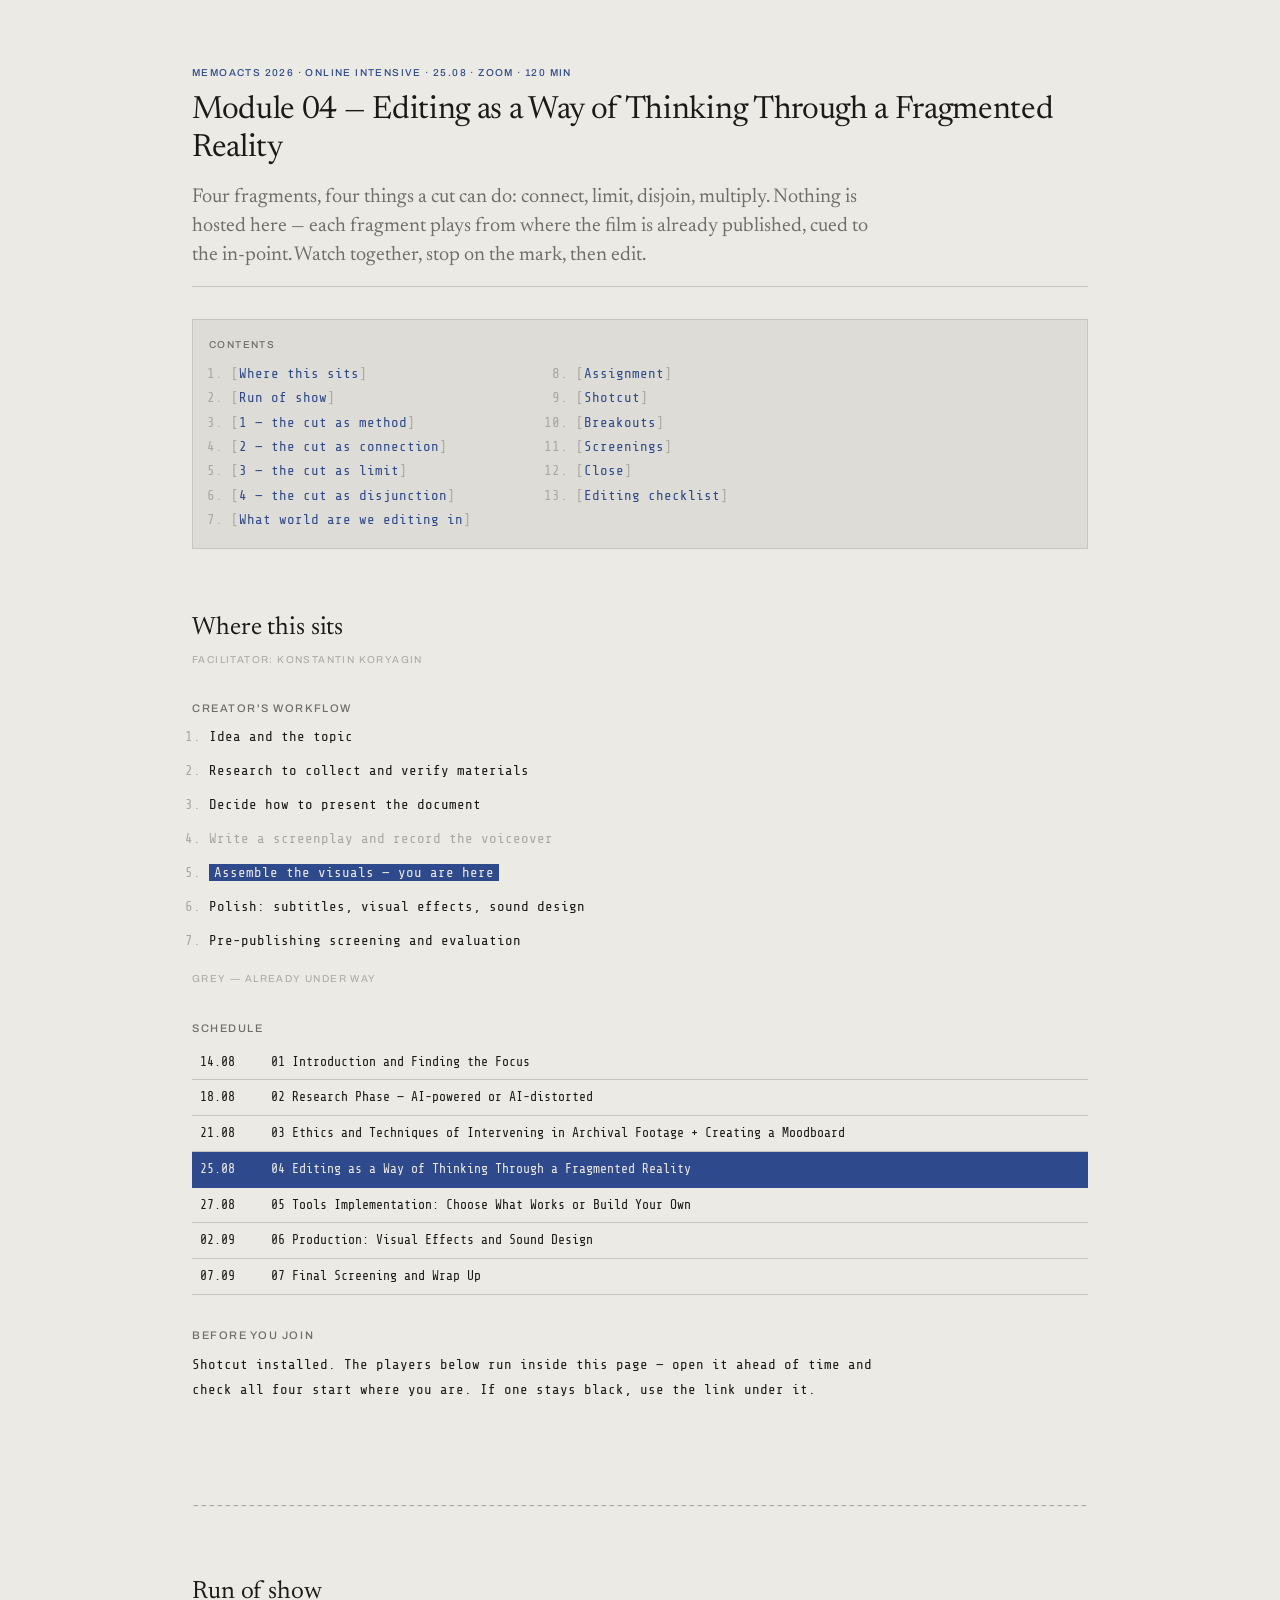
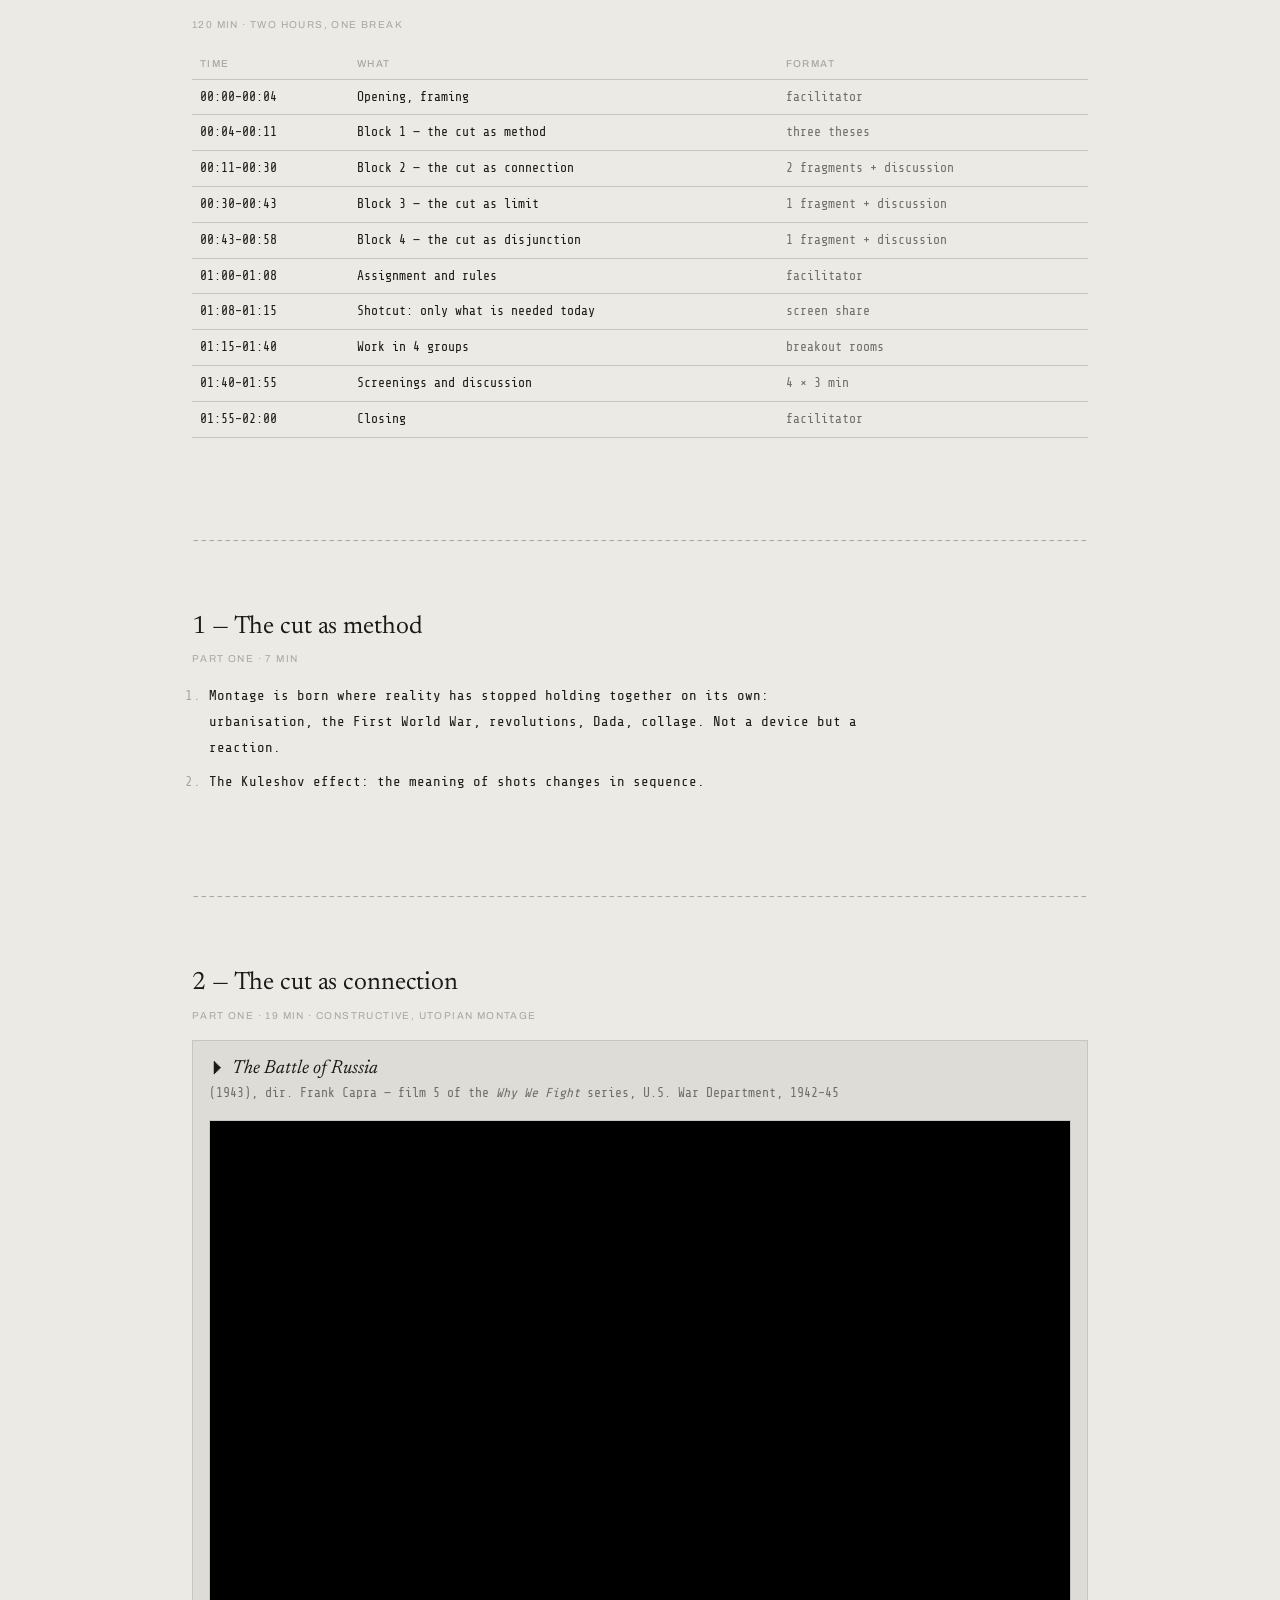
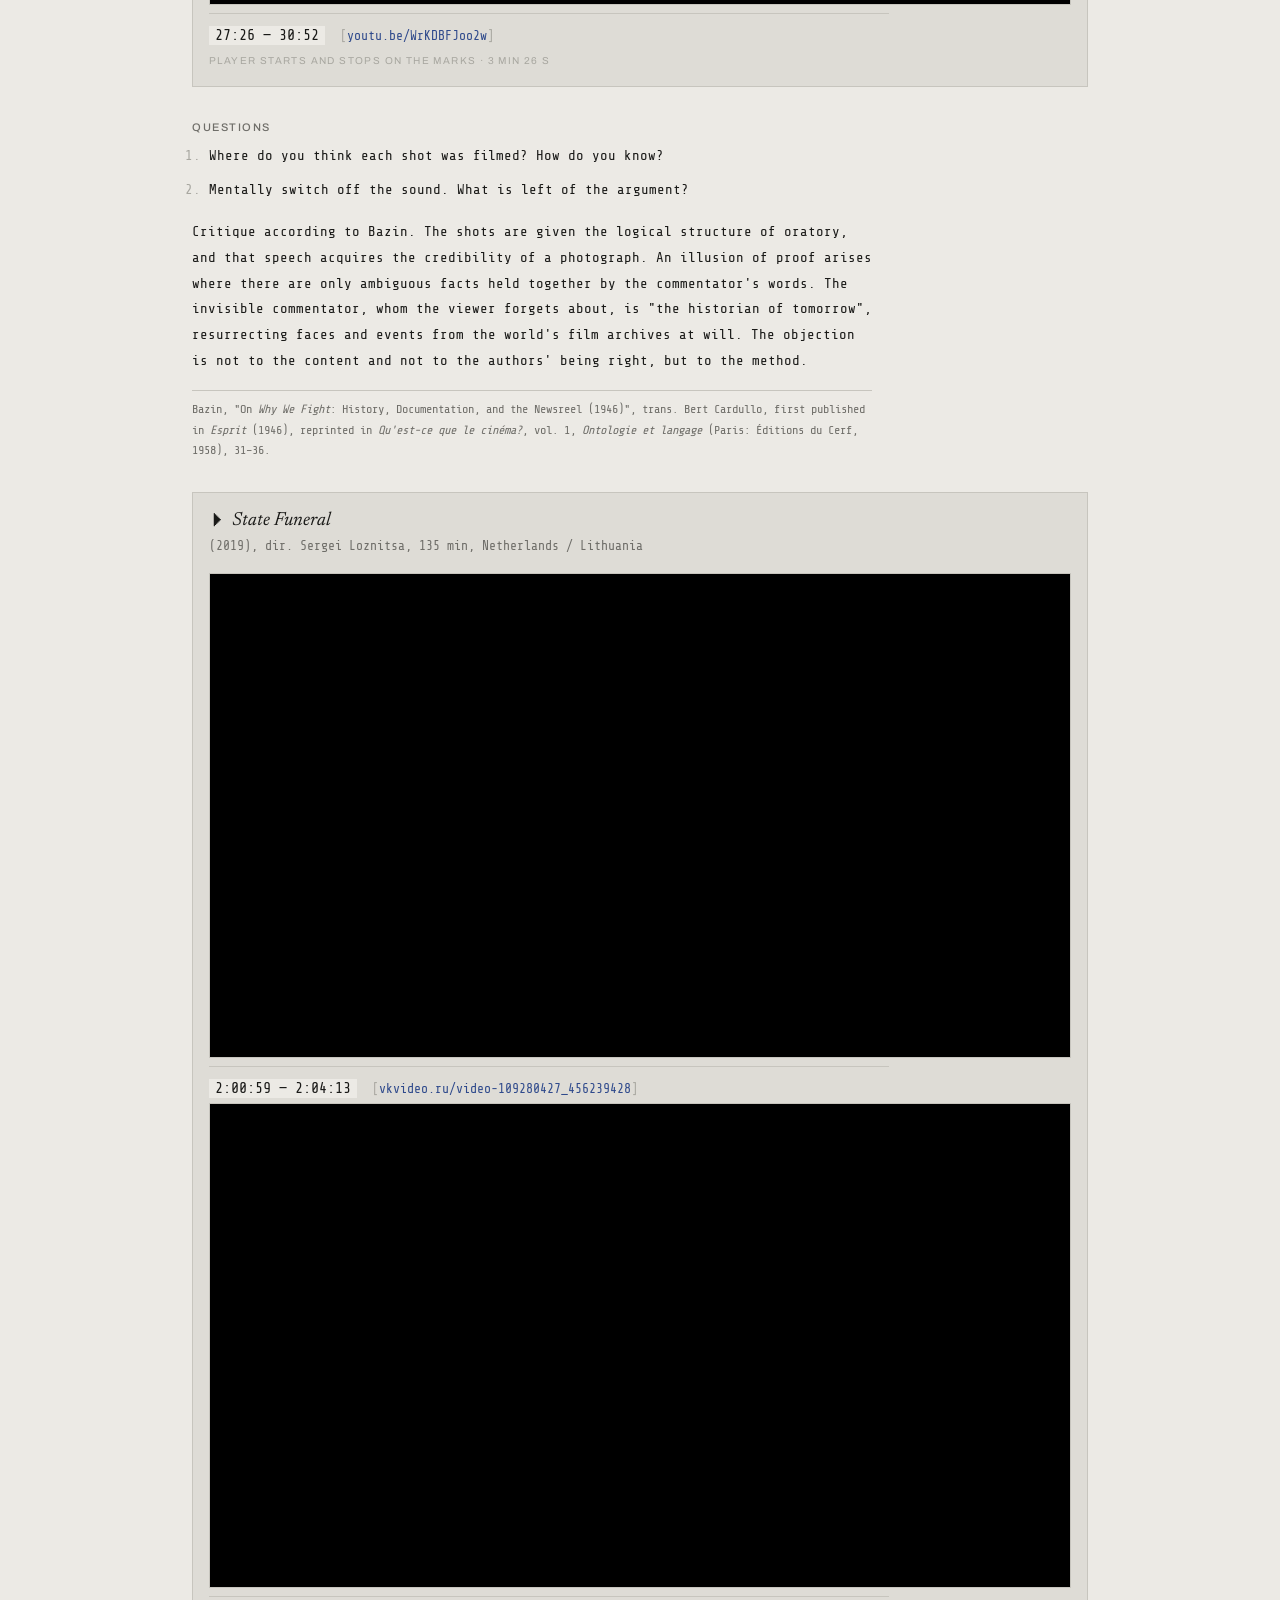
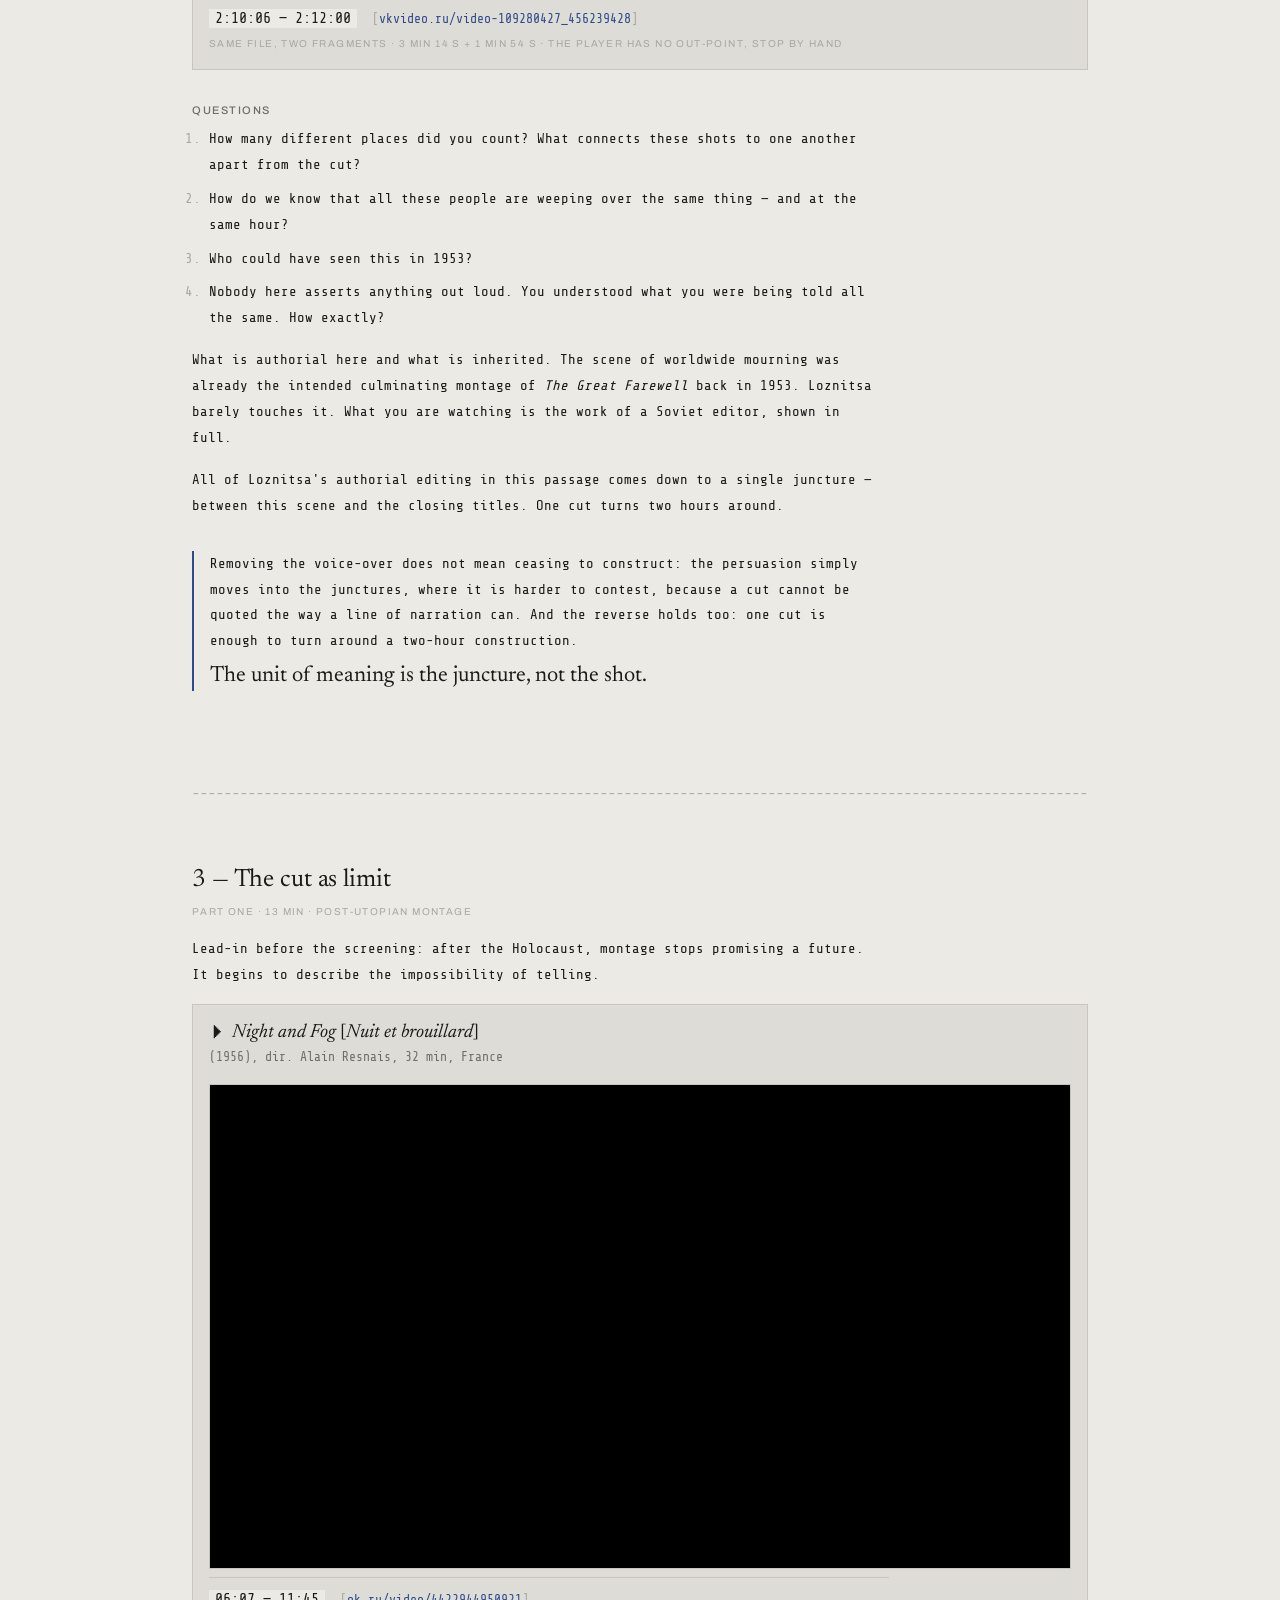
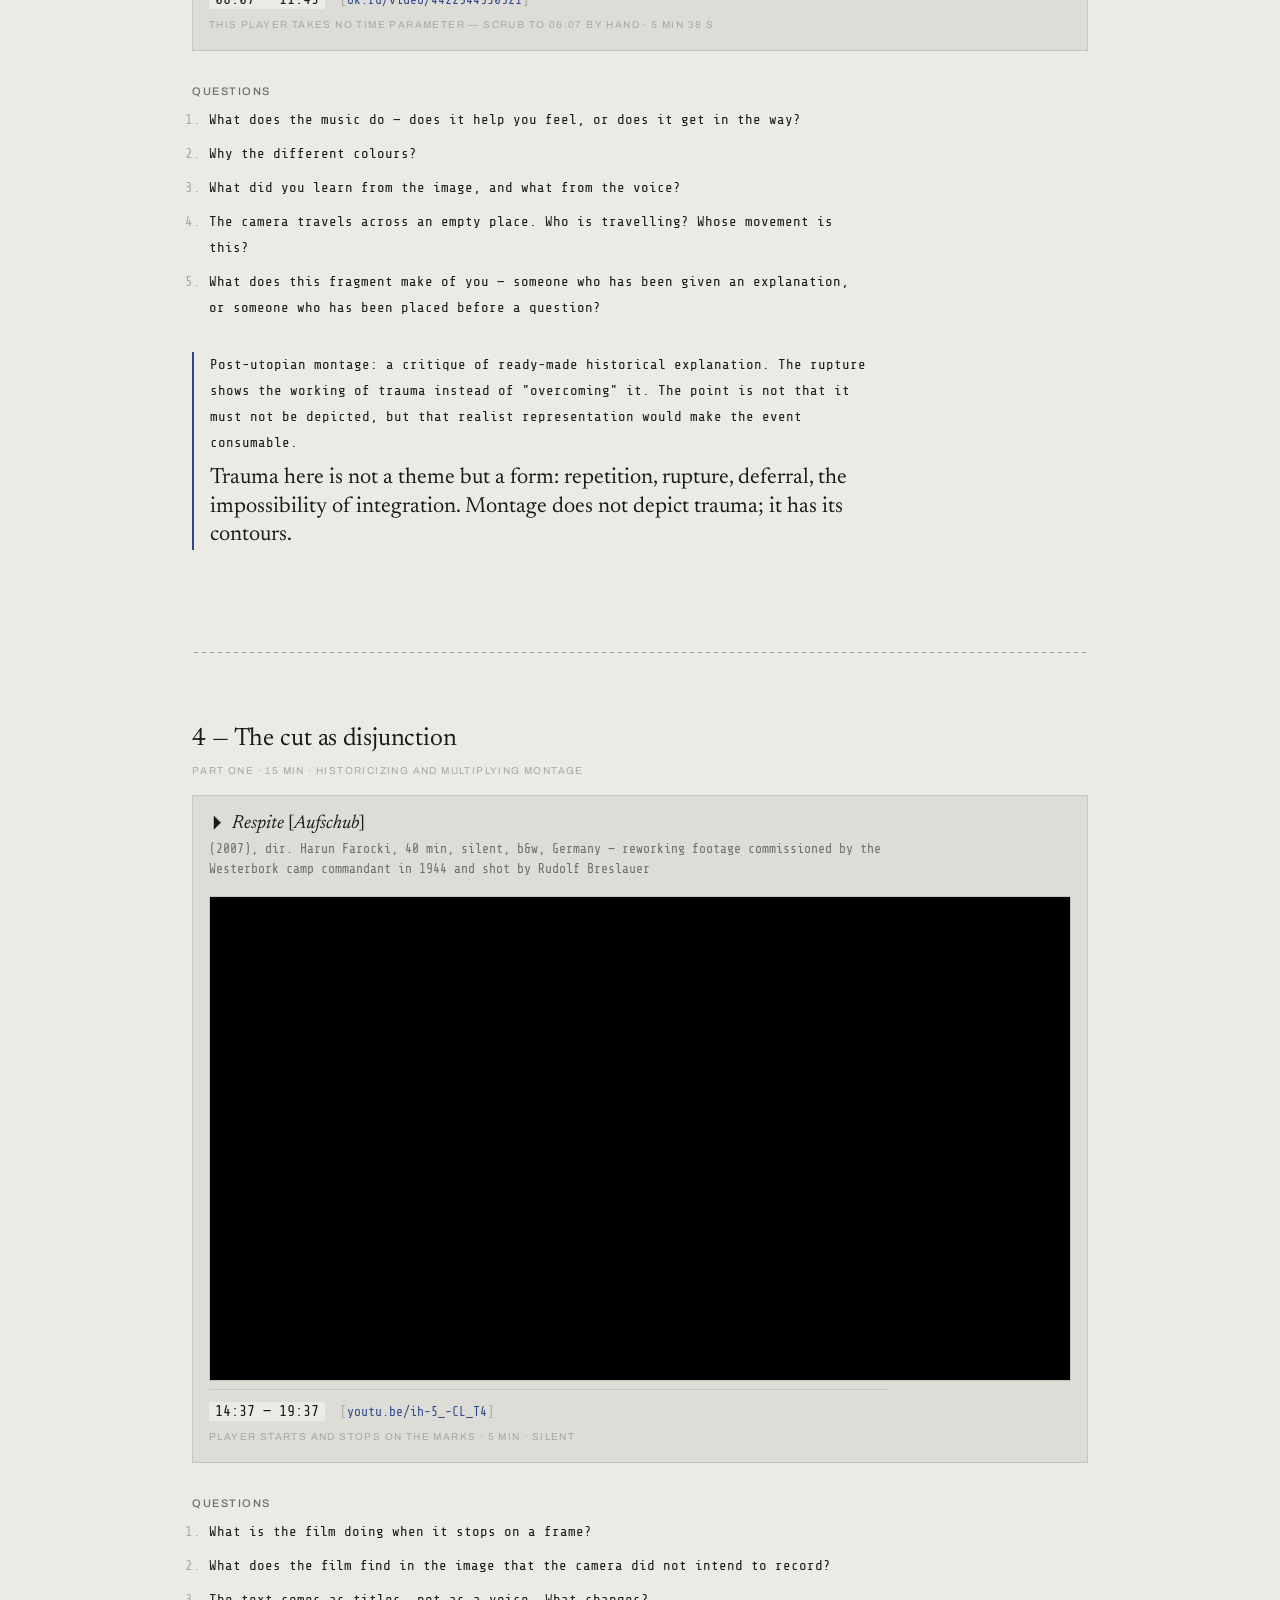
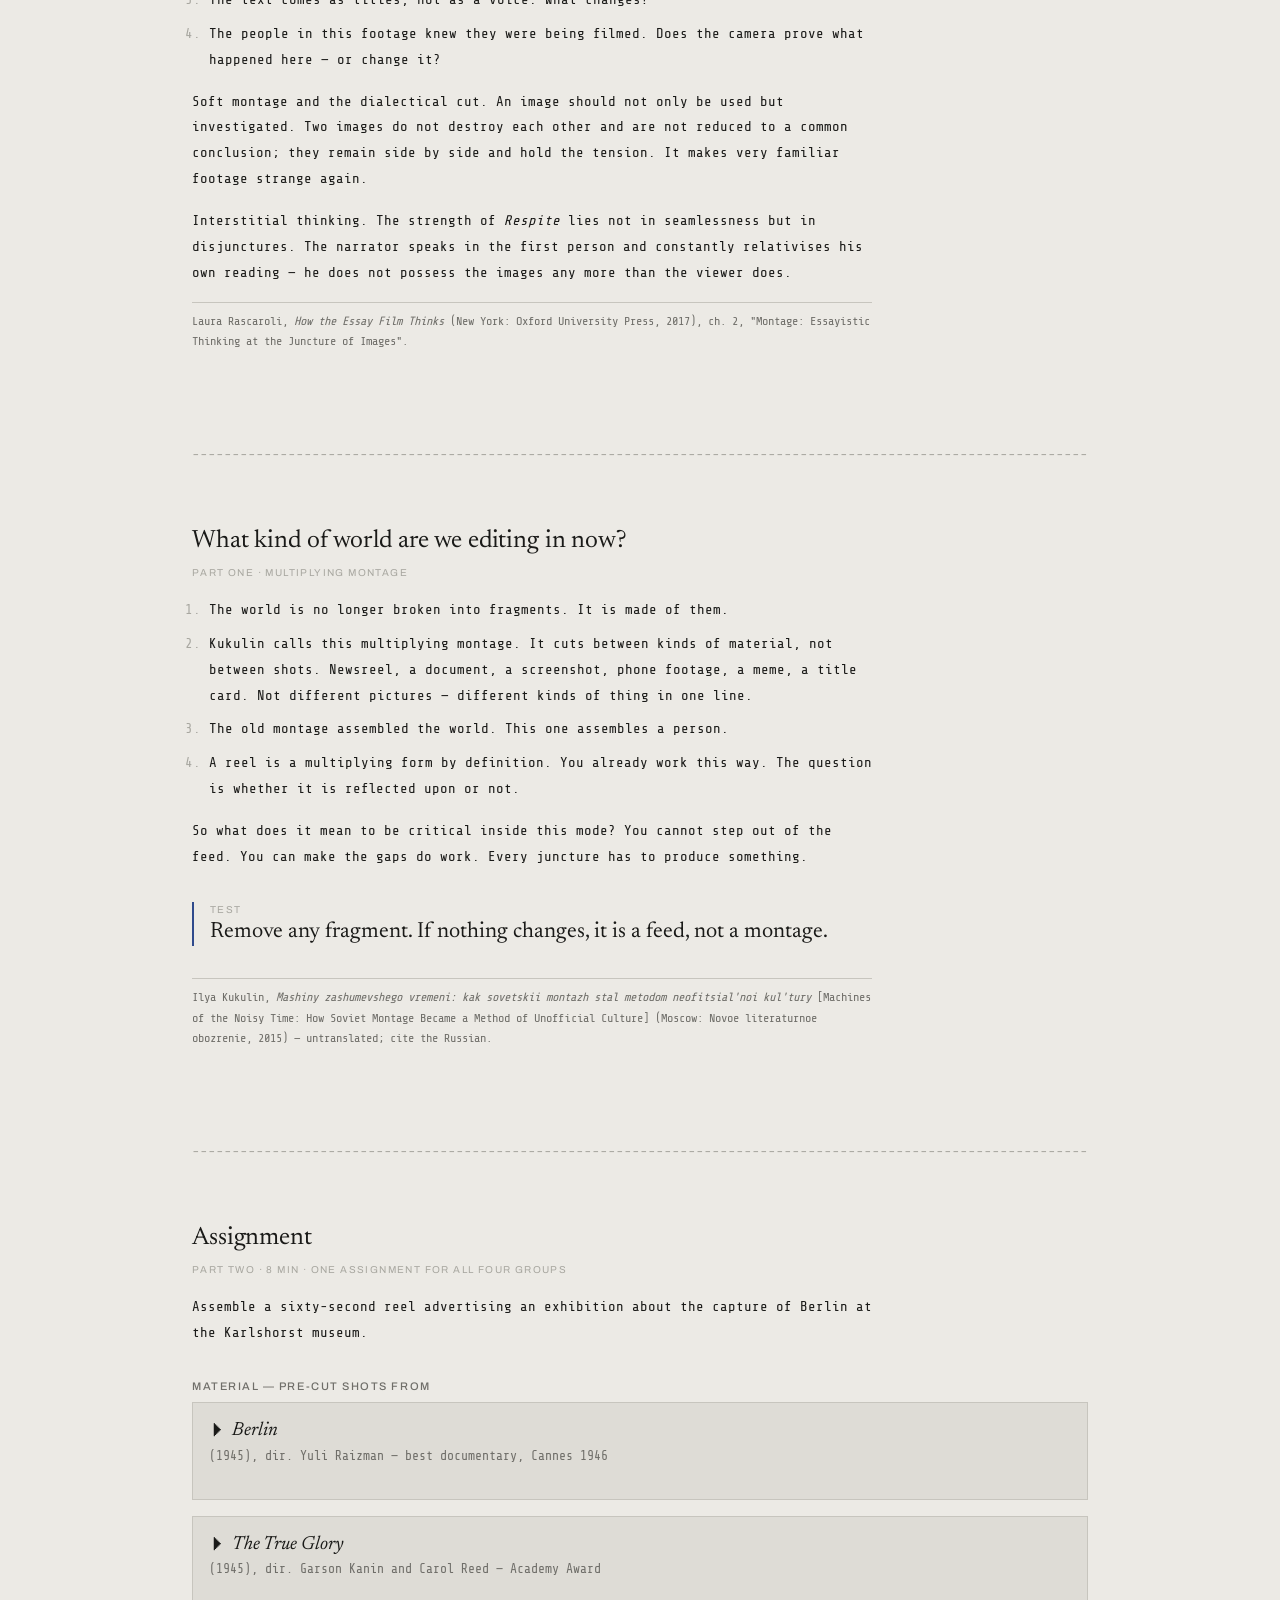
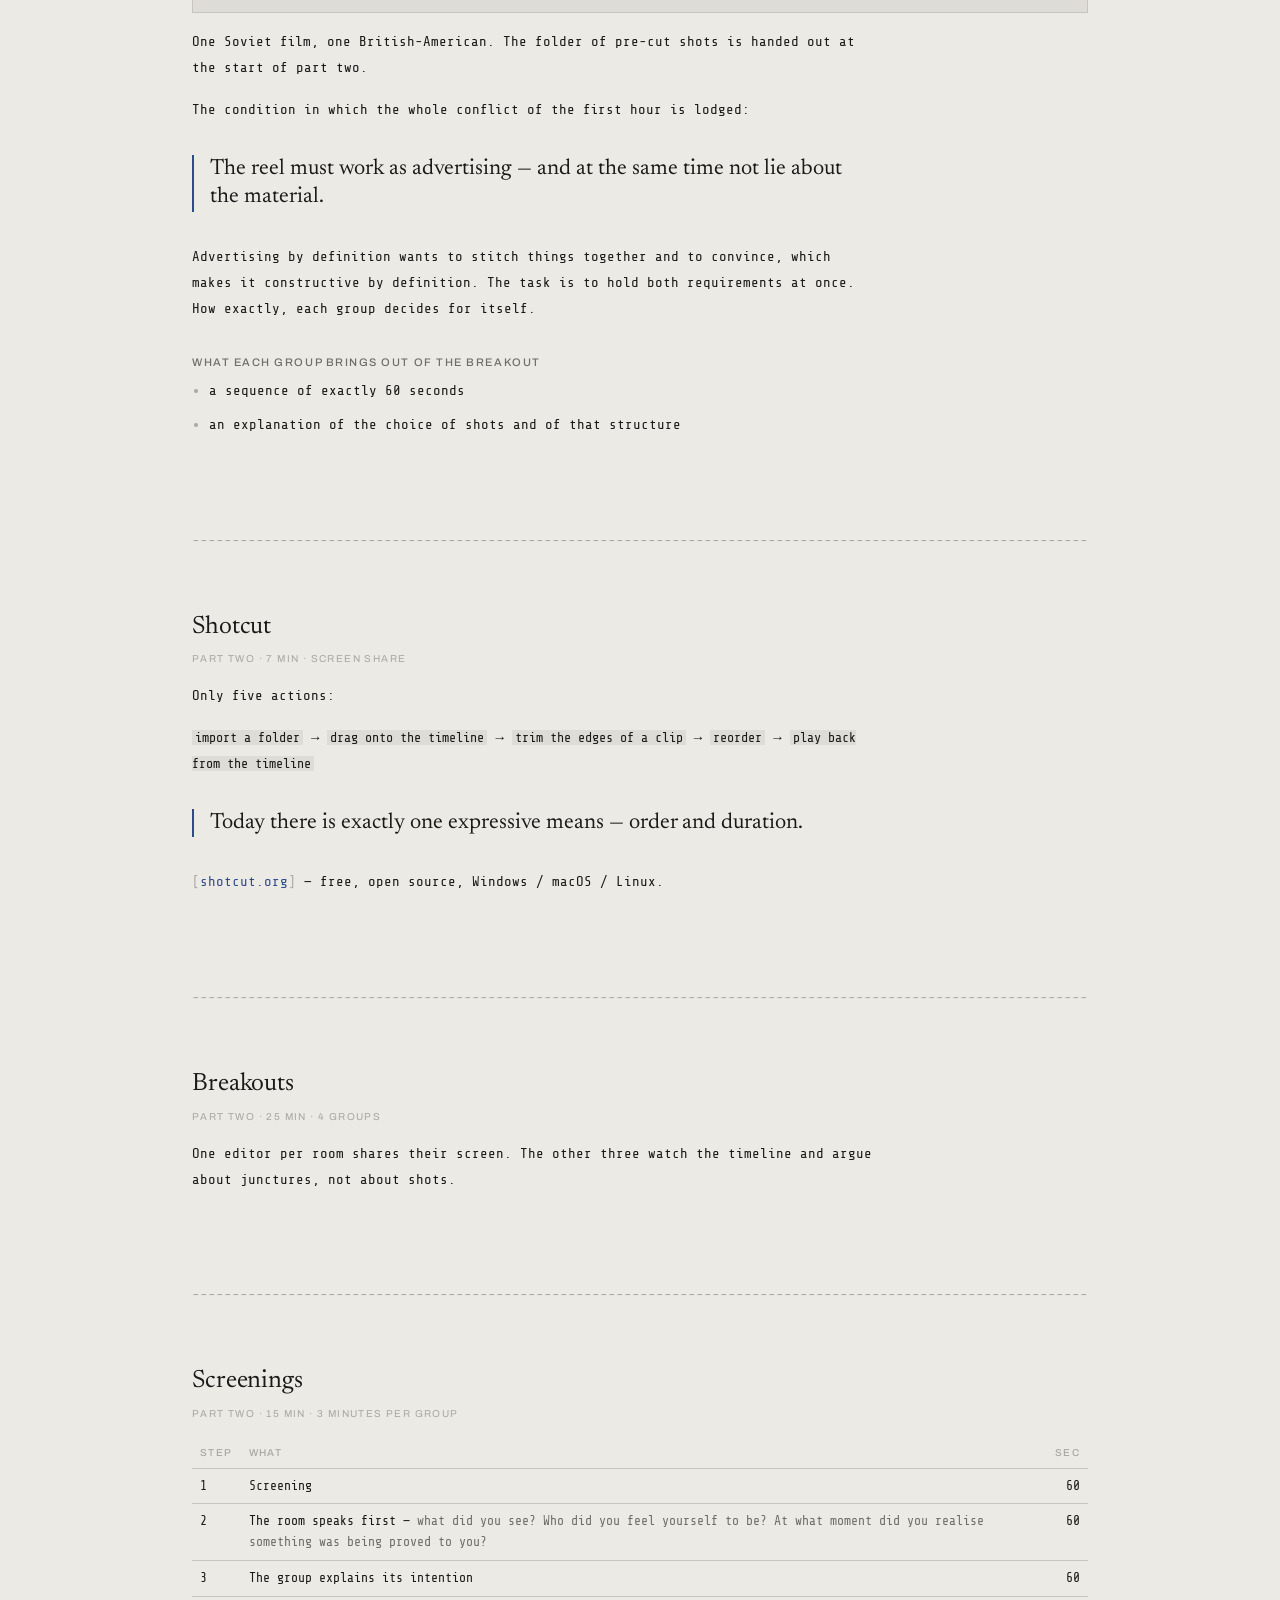
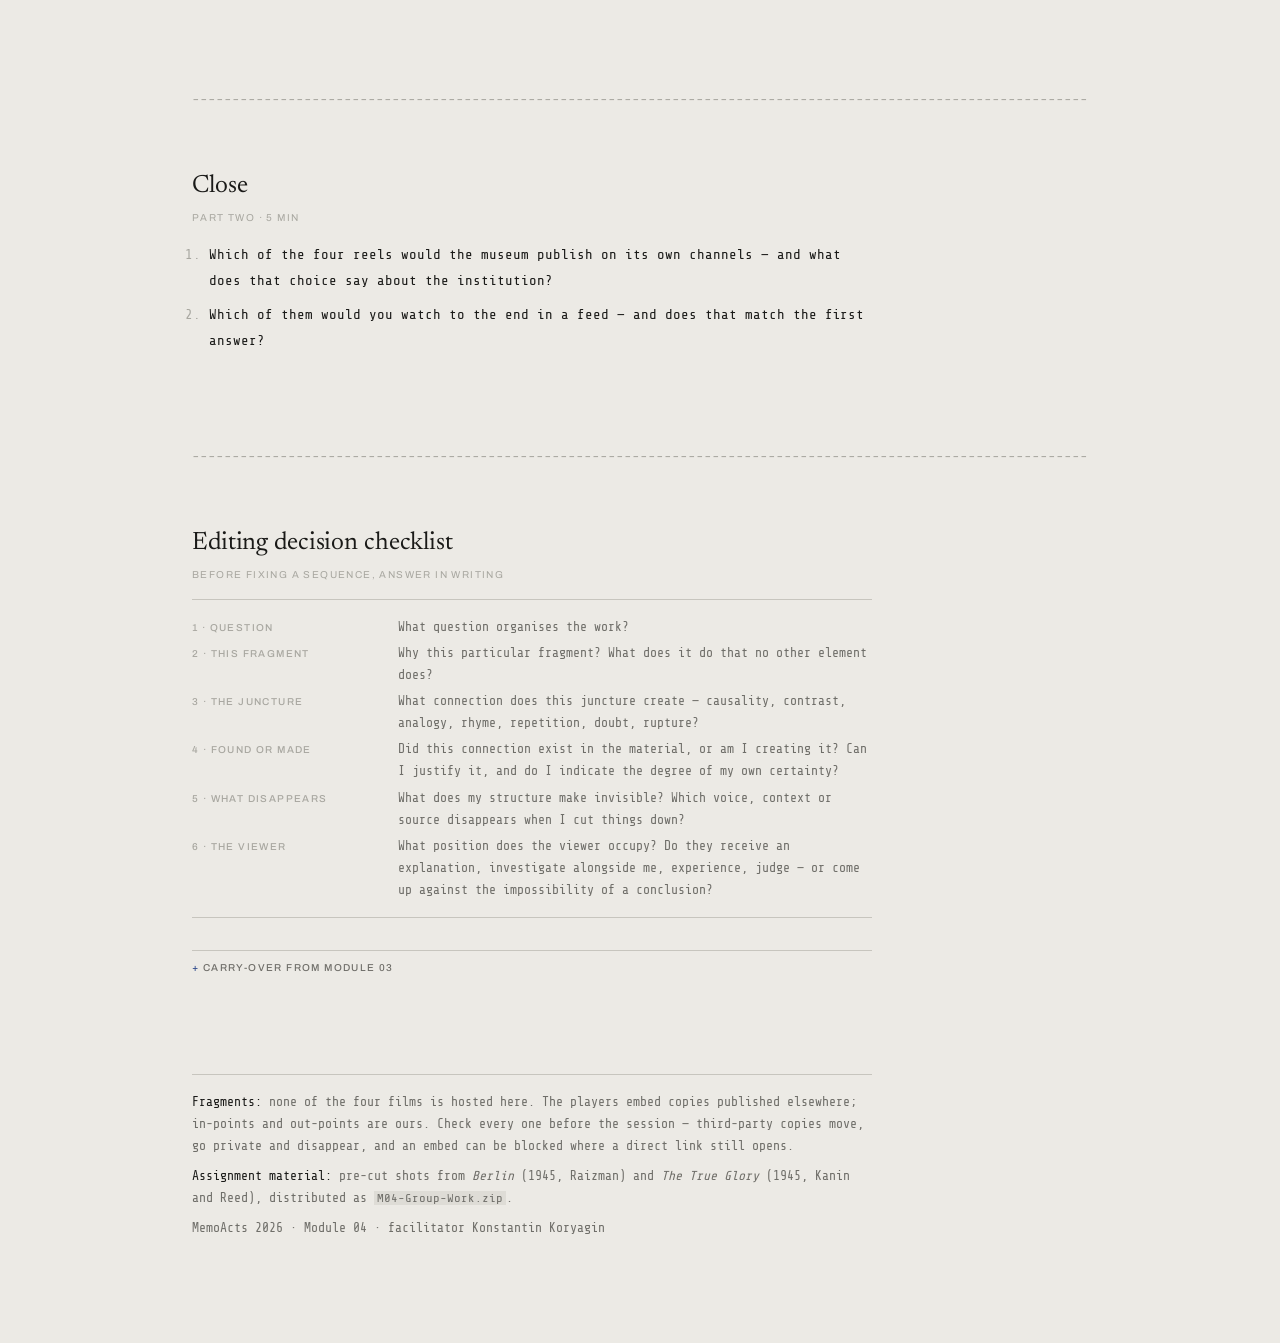
==== commit 2f972b19: "content: new Respite fragment 14:37–19:37 and its questions" ====
--- a/memoacts/04/index.html
+++ b/memoacts/04/index.html
@@ -752,26 +752,26 @@
       Germany — reworking footage commissioned by the Westerbork camp
       commandant in 1944 and shot by Rudolf Breslauer</p>
     <div class="embed">
-      <iframe src="https://www.youtube-nocookie.com/embed/ih-5_-CL_T4?start=1936&amp;end=2190&amp;rel=0"
-              title="Respite — 32:16–36:30"
+      <iframe src="https://www.youtube-nocookie.com/embed/ih-5_-CL_T4?start=877&amp;end=1177&amp;rel=0"
+              title="Respite — 14:37–19:37"
               loading="lazy" allowfullscreen
               allow="accelerometer; encrypted-media; picture-in-picture; fullscreen"></iframe>
     </div>
     <p class="cue">
-      <span class="tc">32:16 — 36:30</span>
-      <a href="https://youtu.be/ih-5_-CL_T4?t=1936">youtu.be/ih-5_-CL_T4</a>
-      <span class="note">Player starts and stops on the marks · 4 min 14 s · silent</span>
+      <span class="tc">14:37 — 19:37</span>
+      <a href="https://youtu.be/ih-5_-CL_T4?t=877">youtu.be/ih-5_-CL_T4</a>
+      <span class="note">Player starts and stops on the marks · 5 min · silent</span>
     </p>
   </div>
 
   <h3>Questions</h3>
   <ol>
-    <li>What did we see, and what do we know only from our own historical
-      knowledge?</li>
-    <li>People in front of a camera behave differently than without it. Does
-      that make the shot less truthful — or is that precisely its principal
-      testimony?</li>
-    <li>What do the stops, repetitions and titles do with the footage?</li>
+    <li>What is the film doing when it stops on a frame?</li>
+    <li>What does the film find in the image that the camera did not intend to
+      record?</li>
+    <li>The text comes as titles, not as a voice. What changes?</li>
+    <li>The people in this footage knew they were being filmed. Does the camera
+      prove what happened here — or change it?</li>
   </ol>
 
   <p><strong>Soft montage and the dialectical cut.</strong> An image should not
